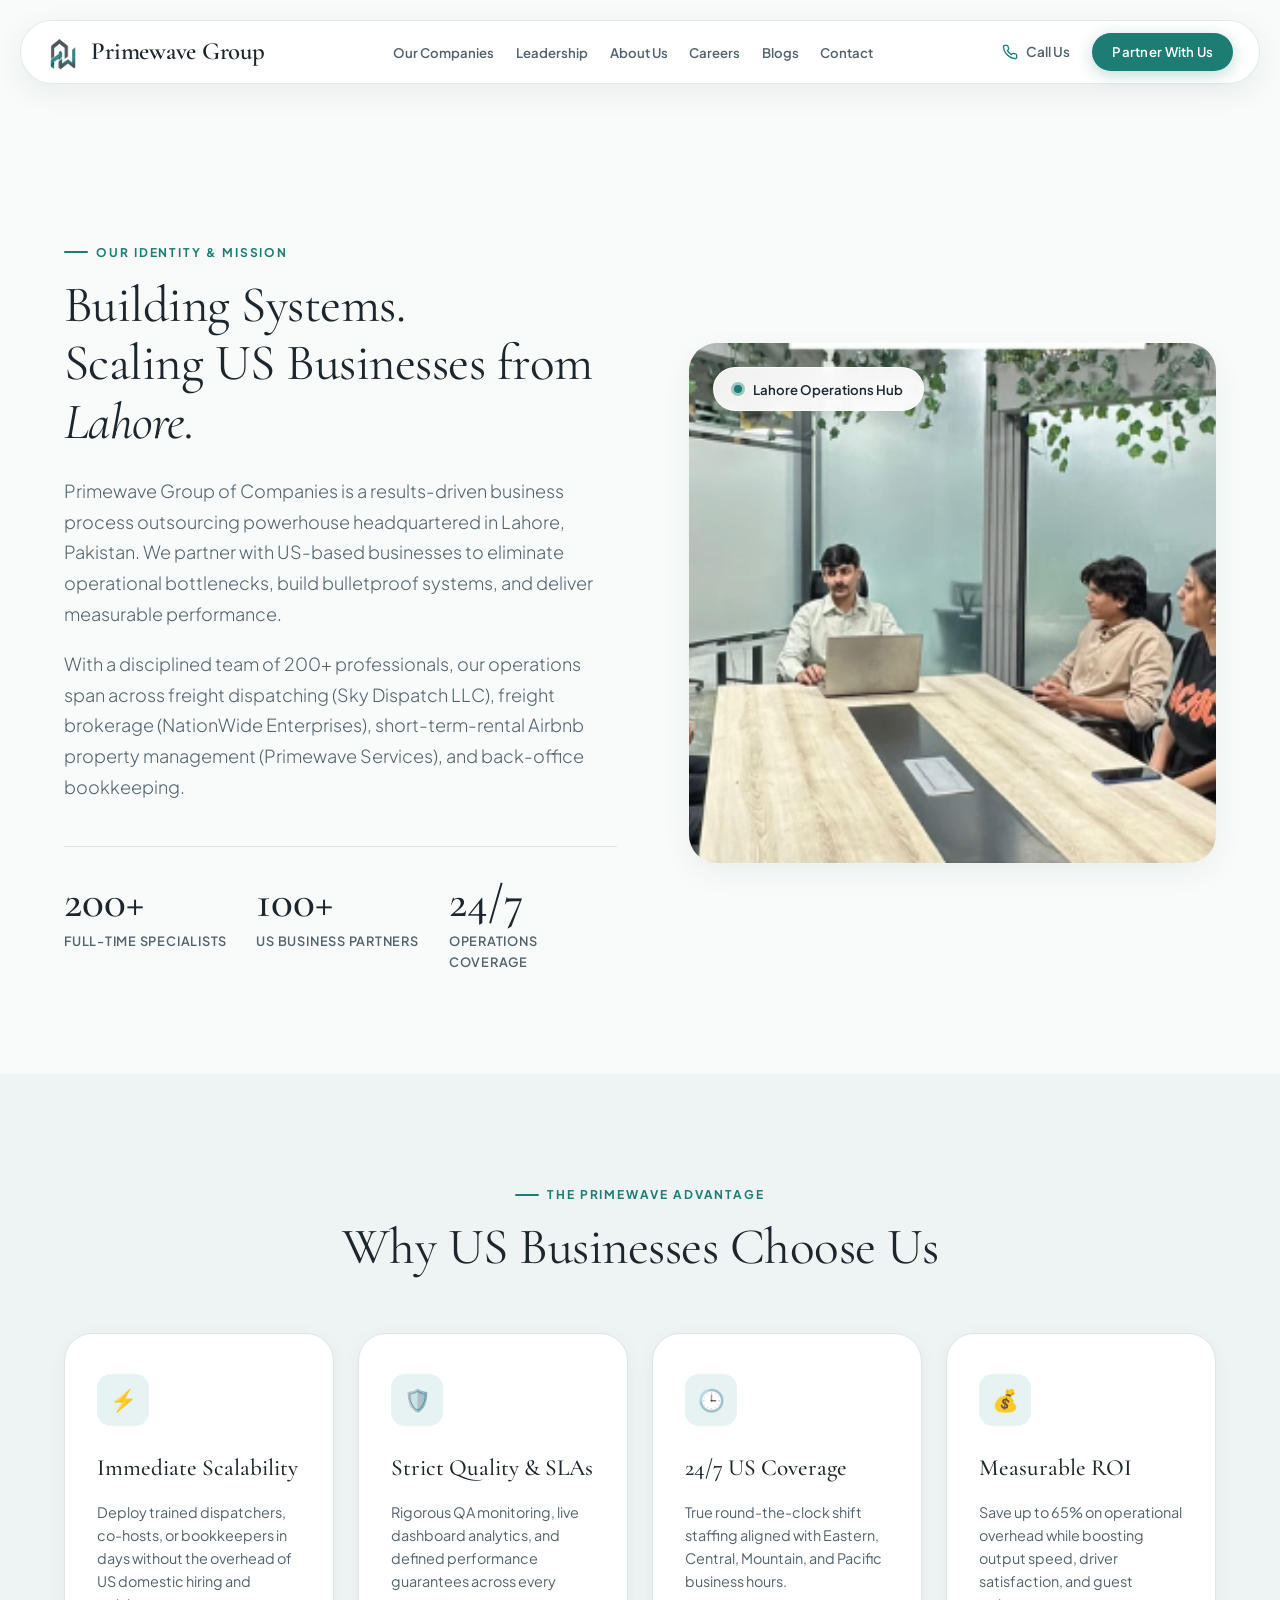
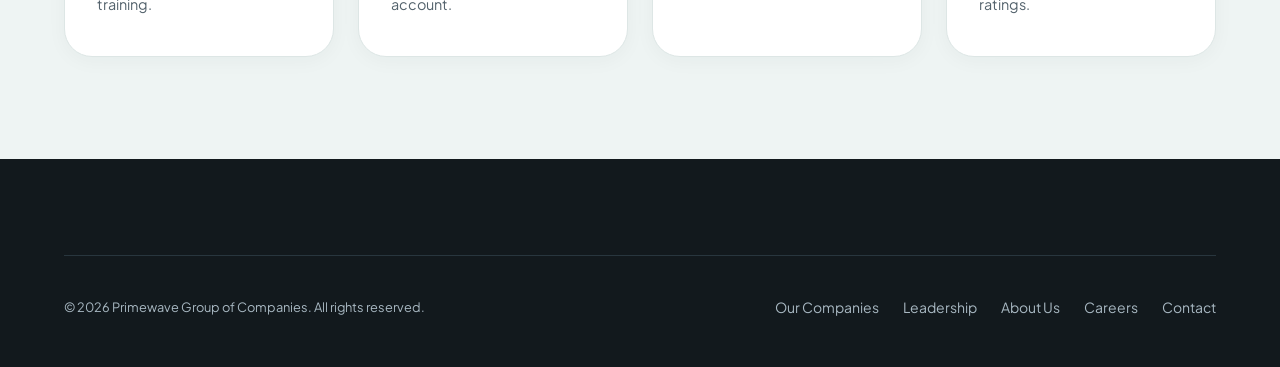
==== about.html @ 6dbdb5ee "Initial release: Primewave Group website with cinematic hero, orbit showcase, standalone pages, and " ====
<!DOCTYPE html>
<html lang="en">
<head>
  <meta charset="UTF-8">
  <meta name="viewport" content="width=device-width, initial-scale=1.0">
  <title>About Us — Primewave Group of Companies</title>
  <meta name="description" content="Learn about Primewave Group of Companies: a results-driven business process outsourcing group based in Lahore, Pakistan partnering with US businesses.">
  <link rel="icon" type="image/png" href="assets/logo.png">
  <link rel="apple-touch-icon" href="assets/logo.png">
  <link rel="preconnect" href="https://fonts.googleapis.com">
  <link rel="preconnect" href="https://fonts.gstatic.com" crossorigin>
  <link href="https://fonts.googleapis.com/css2?family=Cormorant+Garamond:ital,wght@0,400;0,600;0,700;1,400&family=Plus+Jakarta+Sans:wght@300;400;500;600;700;800&display=swap" rel="stylesheet">
  <link rel="stylesheet" href="css/style.css">
</head>
<body>

  <!-- Floating Navigation -->
  <header class="site-header">
    <div class="nav-container">
      <a href="index.html" class="brand-logo" aria-label="Primewave Group Home">
        <img src="assets/logo.png" alt="Primewave Group Logo" class="brand-logo-img">
        <span>Primewave Group</span>
      </a>

      <nav aria-label="Main Navigation">
        <ul class="nav-menu">
          <li><a href="companies.html" class="nav-link">Our Companies</a></li>
          <li><a href="leadership.html" class="nav-link">Leadership</a></li>
          <li><a href="about.html" class="nav-link active">About Us</a></li>
          <li><a href="careers.html" class="nav-link">Careers</a></li>
          <li><a href="blogs.html" class="nav-link">Blogs</a></li>
          <li><a href="contact.html" class="nav-link">Contact</a></li>
        </ul>
      </nav>

      <div class="nav-actions">
        <a href="tel:+18004829283" class="nav-phone" aria-label="Call Primewave Group">
          <svg width="16" height="16" viewBox="0 0 24 24" fill="none" stroke="currentColor" stroke-width="2"><path d="M22 16.92v3a2 2 0 0 1-2.18 2 19.79 19.79 0 0 1-8.63-3.07 19.5 19.5 0 0 1-6-6 19.79 19.79 0 0 1-3.07-8.67A2 2 0 0 1 4.11 2h3a2 2 0 0 1 2 1.72 12.84 12.84 0 0 0 .7 2.81 2 2 0 0 1-.45 2.11L8.09 9.91a16 16 0 0 0 6 6l1.27-1.27a2 2 0 0 1 2.11-.45 12.84 12.84 0 0 0 2.81.7A2 2 0 0 1 22 16.92z"/></svg>
          <span>Call Us</span>
        </a>
        <a href="contact.html" class="btn btn-primary btn-sm">Partner With Us</a>
        <button type="button" class="nav-toggle" aria-label="Open mobile menu">
          <span></span><span></span><span></span>
        </button>
      </div>
    </div>
  </header>

  <main style="padding-top: calc(var(--header-height) + 3rem);">
    <!-- About Story Section -->
    <section class="section">
      <div class="container">
        <div class="about-grid">
          <div>
            <span class="section-kicker">OUR IDENTITY &amp; MISSION</span>
            <h1 class="heading-lg" style="margin-bottom: 1.5rem;">
              Building Systems.<br>Scaling US Businesses from <em>Lahore.</em>
            </h1>
            <p class="text-lead" style="margin-bottom: 1.25rem;">
              Primewave Group of Companies is a results-driven business process outsourcing powerhouse headquartered in Lahore, Pakistan. We partner with US-based businesses to eliminate operational bottlenecks, build bulletproof systems, and deliver measurable performance.
            </p>
            <p class="text-lead" style="margin-bottom: 1.5rem;">
              With a disciplined team of 200+ professionals, our operations span across freight dispatching (Sky Dispatch LLC), freight brokerage (NationWide Enterprises), short-term-rental Airbnb property management (Primewave Services), and back-office bookkeeping.
            </p>
            <div class="about-stats-row">
              <div class="stat-item">
                <span class="stat-value">200+</span>
                <span class="stat-label">Full-Time Specialists</span>
              </div>
              <div class="stat-item">
                <span class="stat-value">100+</span>
                <span class="stat-label">US Business Partners</span>
              </div>
              <div class="stat-item">
                <span class="stat-value">24/7</span>
                <span class="stat-label">Operations Coverage</span>
              </div>
            </div>
          </div>

          <div class="about-visual-card">
            <img class="about-visual-img" src="assets/hero-team.png" alt="Primewave Group Operations Center in Lahore">
            <div class="about-floating-badge">
              <span class="pulse-dot"></span>
              <span>Lahore Operations Hub</span>
            </div>
          </div>
        </div>
      </div>
    </section>

    <!-- Why Partner With Us (Bento) -->
    <section class="section" style="background-color: var(--color-bg-warm);">
      <div class="container">
        <div style="text-align: center; max-width: 680px; margin-inline: auto; margin-bottom: 3.5rem;">
          <span class="section-kicker">THE PRIMEWAVE ADVANTAGE</span>
          <h2 class="heading-lg">Why US Businesses Choose Us</h2>
        </div>

        <div class="philosophy-grid">
          <div class="philosophy-card">
            <div class="pillar-icon-box">⚡</div>
            <h3 class="pillar-title">Immediate Scalability</h3>
            <p class="pillar-desc">Deploy trained dispatchers, co-hosts, or bookkeepers in days without the overhead of US domestic hiring and training.</p>
          </div>
          <div class="philosophy-card">
            <div class="pillar-icon-box">🛡️</div>
            <h3 class="pillar-title">Strict Quality &amp; SLAs</h3>
            <p class="pillar-desc">Rigorous QA monitoring, live dashboard analytics, and defined performance guarantees across every account.</p>
          </div>
          <div class="philosophy-card">
            <div class="pillar-icon-box">🕒</div>
            <h3 class="pillar-title">24/7 US Coverage</h3>
            <p class="pillar-desc">True round-the-clock shift staffing aligned with Eastern, Central, Mountain, and Pacific business hours.</p>
          </div>
          <div class="philosophy-card">
            <div class="pillar-icon-box">💰</div>
            <h3 class="pillar-title">Measurable ROI</h3>
            <p class="pillar-desc">Save up to 65% on operational overhead while boosting output speed, driver satisfaction, and guest ratings.</p>
          </div>
        </div>
      </div>
    </section>
  </main>

  <footer class="site-footer">
    <div class="container">
      <div class="footer-bottom-bar">
        <div>© 2026 Primewave Group of Companies. All rights reserved.</div>
        <div class="footer-legal-links">
          <a href="companies.html" class="footer-link">Our Companies</a>
          <a href="leadership.html" class="footer-link">Leadership</a>
          <a href="about.html" class="footer-link">About Us</a>
          <a href="careers.html" class="footer-link">Careers</a>
          <a href="contact.html" class="footer-link">Contact</a>
        </div>
      </div>
    </div>
  </footer>

  <script src="js/main.js"></script>
</body>
</html>
---- css/style.css ----
/* ==========================================================================
   PRIMEWAVE GROUP
   Master Design System & Stylesheet
   Refined Teal & Slate Graphite Palette
   ========================================================================== */

@import url('https://fonts.googleapis.com/css2?family=Cormorant+Garamond:ital,wght@0,300;0,400;0,500;0,600;0,700;1,300;1,400;1,600&family=Plus+Jakarta+Sans:wght@300;400;500;600;700;800&display=swap');

:root {
  /* Color Palette — Primewave Teal & Graphite Slate */
  --color-accent: #1D7C74;
  --color-accent-hover: #16645E;
  --color-accent-light: #E7F3F2;
  --color-accent-subtle: #D2EBE9;
  --color-accent-dark: #0F4944;
  --color-accent-glow: rgba(29, 124, 116, 0.28);

  /* Slate & Graphite Neutral Tones */
  --color-slate-dark: #232D33;
  --color-slate-medium: #45525B;
  --color-slate-light: #71808A;

  --color-bg-base: #F8FBFA;
  --color-bg-warm: #EEF4F3;
  --color-bg-card: #FFFFFF;
  --color-bg-card-subtle: #F4F8F7;
  --color-bg-dark: #12191D;
  --color-bg-dark-card: #1A2328;
  --color-bg-dark-elevated: #243037;

  --color-text-main: #1D262C;
  --color-text-muted: #53626C;
  --color-text-light: #82929D;
  --color-text-inverse: #F4F9F8;
  --color-text-inverse-muted: #A8B8C2;

  --color-gold: #2CA397;
  --color-gold-light: #E8F5F4;

  --color-border: #DDE6E5;
  --color-border-subtle: #ECF2F1;
  --color-border-dark: #28363E;

  /* Typography */
  --font-serif: 'Cormorant Garamond', Georgia, serif;
  --font-sans: 'Plus Jakarta Sans', -apple-system, BlinkMacSystemFont, "Segoe UI", Roboto, sans-serif;

  /* Elevations & Shadows */
  --shadow-subtle: 0 4px 20px rgba(29, 44, 48, 0.04);
  --shadow-card: 0 10px 30px rgba(29, 44, 48, 0.06);
  --shadow-hover: 0 20px 42px rgba(29, 124, 116, 0.12);
  --shadow-floating: 0 25px 60px rgba(18, 25, 29, 0.16);
  --shadow-glass: 0 8px 32px rgba(29, 124, 116, 0.12);

  /* Border Radii */
  --radius-sm: 8px;
  --radius-md: 14px;
  --radius-lg: 20px;
  --radius-xl: 28px;
  --radius-full: 9999px;

  /* Transitions */
  --transition-fast: 0.2s cubic-bezier(0.16, 1, 0.3, 1);
  --transition-smooth: 0.4s cubic-bezier(0.16, 1, 0.3, 1);
  --transition-slow: 0.7s cubic-bezier(0.16, 1, 0.3, 1);

  /* Layout */
  --container-max: 1260px;
  --container-wide: 1440px;
  --header-height: 84px;
}

/* Base Reset & Smooth Scroll */
*, *::before, *::after {
  box-sizing: border-box;
  margin: 0;
  padding: 0;
}

html {
  scroll-behavior: smooth;
  font-size: 16px;
  -webkit-text-size-adjust: 100%;
  -webkit-font-smoothing: antialiased;
  -moz-osx-font-smoothing: grayscale;
  background-color: var(--color-bg-base);
  color: var(--color-text-main);
}

body {
  font-family: var(--font-sans);
  background-color: var(--color-bg-base);
  color: var(--color-text-main);
  line-height: 1.6;
  overflow-x: hidden;
  position: relative;
}

img, video {
  max-width: 100%;
  height: auto;
  display: block;
}

a {
  color: inherit;
  text-decoration: none;
  transition: color var(--transition-fast);
}

button {
  border: none;
  background: none;
  font-family: inherit;
  cursor: pointer;
  outline: none;
  transition: all var(--transition-fast);
}

input, textarea, select {
  font-family: inherit;
  font-size: 1rem;
}

/* Custom Scrollbar */
::-webkit-scrollbar {
  width: 8px;
}
::-webkit-scrollbar-track {
  background: var(--color-bg-warm);
}
::-webkit-scrollbar-thumb {
  background: #BFD3D1;
  border-radius: var(--radius-full);
}
::-webkit-scrollbar-thumb:hover {
  background: var(--color-accent);
}

/* Selection Color */
::selection {
  background: var(--color-accent-light);
  color: var(--color-accent-dark);
}

/* Typography Helpers */
.font-serif {
  font-family: var(--font-serif);
}

.heading-xl {
  font-family: var(--font-serif);
  font-size: clamp(2.75rem, 5.5vw, 5rem);
  font-weight: 400;
  line-height: 1.08;
  letter-spacing: -0.02em;
}

.heading-lg {
  font-family: var(--font-serif);
  font-size: clamp(2.2rem, 4vw, 3.5rem);
  font-weight: 400;
  line-height: 1.15;
  letter-spacing: -0.01em;
}

.heading-md {
  font-family: var(--font-serif);
  font-size: clamp(1.6rem, 2.8vw, 2.3rem);
  font-weight: 500;
  line-height: 1.25;
}

.heading-sm {
  font-family: var(--font-serif);
  font-size: 1.35rem;
  font-weight: 500;
  line-height: 1.3;
}

.text-lead {
  font-size: 1.125rem;
  color: var(--color-text-muted);
  font-weight: 300;
  line-height: 1.7;
}

.section-kicker {
  display: inline-flex;
  align-items: center;
  gap: 0.5rem;
  font-family: var(--font-sans);
  font-size: 0.75rem;
  font-weight: 700;
  text-transform: uppercase;
  letter-spacing: 0.16em;
  color: var(--color-accent);
  margin-bottom: 0.85rem;
}

.section-kicker::before {
  content: '';
  display: inline-block;
  width: 24px;
  height: 2px;
  background-color: var(--color-accent);
  border-radius: 2px;
}

/* Container */
.container {
  width: 90%;
  max-width: var(--container-max);
  margin-inline: auto;
}

.container-wide {
  width: 92%;
  max-width: var(--container-wide);
  margin-inline: auto;
}

/* Section Spacing */
.section {
  padding-block: clamp(4.5rem, 8vw, 8rem);
  position: relative;
}

/* Buttons */
.btn {
  display: inline-flex;
  align-items: center;
  justify-content: center;
  gap: 0.65rem;
  padding: 0.85rem 1.75rem;
  border-radius: var(--radius-full);
  font-size: 0.875rem;
  font-weight: 600;
  letter-spacing: 0.02em;
  transition: all var(--transition-smooth);
  position: relative;
  white-space: nowrap;
}

.btn-primary {
  background-color: var(--color-accent);
  color: #FFFFFF;
  box-shadow: 0 4px 16px var(--color-accent-glow);
}

.btn-primary:hover {
  background-color: var(--color-accent-hover);
  transform: translateY(-2px);
  box-shadow: 0 8px 24px rgba(29, 124, 116, 0.35);
}

.btn-secondary {
  background-color: rgba(255, 255, 255, 0.92);
  color: var(--color-text-main);
  border: 1px solid var(--color-border);
  backdrop-filter: blur(10px);
}

.btn-secondary:hover {
  background-color: #FFFFFF;
  border-color: var(--color-accent);
  color: var(--color-accent);
  transform: translateY(-2px);
  box-shadow: var(--shadow-subtle);
}

.btn-dark {
  background-color: var(--color-bg-dark);
  color: var(--color-text-inverse);
}

.btn-dark:hover {
  background-color: var(--color-bg-dark-elevated);
  transform: translateY(-2px);
  box-shadow: 0 8px 20px rgba(0, 0, 0, 0.25);
}

.btn-sm {
  padding: 0.55rem 1.25rem;
  font-size: 0.825rem;
}

/* Glassmorphism Cards */
.glass-card {
  background: rgba(255, 255, 255, 0.85);
  backdrop-filter: blur(16px);
  -webkit-backdrop-filter: blur(16px);
  border: 1px solid rgba(255, 255, 255, 0.75);
  border-radius: var(--radius-xl);
  box-shadow: var(--shadow-card);
}

/* ==========================================================================
   NAVIGATION BAR
   ========================================================================== */
.site-header {
  position: fixed;
  top: 1.25rem;
  left: 0;
  right: 0;
  z-index: 1000;
  padding-inline: 1.25rem;
  transition: all var(--transition-smooth);
}

.nav-container {
  max-width: var(--container-wide);
  margin-inline: auto;
  display: flex;
  align-items: center;
  justify-content: space-between;
  padding: 0.7rem 1.6rem;
  background: rgba(255, 255, 255, 0.9);
  backdrop-filter: blur(16px);
  -webkit-backdrop-filter: blur(16px);
  border: 1px solid rgba(221, 230, 229, 0.85);
  border-radius: var(--radius-full);
  box-shadow: 0 8px 30px rgba(29, 44, 48, 0.07);
  transition: all var(--transition-smooth);
}

.site-header.scrolled .nav-container {
  padding: 0.5rem 1.35rem;
  background: rgba(255, 255, 255, 0.97);
  box-shadow: 0 10px 35px rgba(29, 44, 48, 0.1);
  border-color: var(--color-border);
}

/* Brand Logo */
.brand-logo {
  display: flex;
  align-items: center;
  gap: 0.75rem;
  font-family: var(--font-serif);
  font-size: 1.55rem;
  font-weight: 600;
  letter-spacing: -0.01em;
  color: var(--color-text-main);
}

.brand-logo-img {
  height: 38px;
  width: auto;
  object-fit: contain;
  transition: transform var(--transition-fast);
}

.brand-logo:hover .brand-logo-img {
  transform: scale(1.04);
}

/* Nav Menu */
.nav-menu {
  display: flex;
  align-items: center;
  gap: 1.35rem;
  list-style: none;
}

.nav-link {
  font-size: 0.825rem;
  font-weight: 600;
  color: var(--color-text-muted);
  position: relative;
  padding-block: 0.25rem;
  transition: color var(--transition-fast);
  white-space: nowrap;
}

.nav-link::after {
  content: '';
  position: absolute;
  bottom: -2px;
  left: 0;
  width: 0;
  height: 2px;
  background-color: var(--color-accent);
  border-radius: 2px;
  transition: width var(--transition-smooth);
}

.nav-link:hover,
.nav-link.active {
  color: var(--color-text-main);
}

.nav-link:hover::after,
.nav-link.active::after {
  width: 100%;
}

/* Nav Actions (Language switcher removed) */
.nav-actions {
  display: flex;
  align-items: center;
  gap: 1.4rem;
}

.nav-phone {
  display: flex;
  align-items: center;
  gap: 0.5rem;
  font-size: 0.85rem;
  font-weight: 600;
  color: var(--color-text-muted);
}

.nav-phone svg {
  color: var(--color-accent);
}

.nav-phone:hover {
  color: var(--color-accent);
}

.nav-toggle {
  display: none;
  flex-direction: column;
  gap: 5px;
  width: 24px;
  height: 24px;
  justify-content: center;
  cursor: pointer;
}

.nav-toggle span {
  display: block;
  width: 100%;
  height: 2px;
  background-color: var(--color-text-main);
  border-radius: 2px;
  transition: transform var(--transition-fast), opacity var(--transition-fast);
}

/* Mobile Nav Drawer */
.mobile-drawer {
  position: fixed;
  inset: 0;
  background: rgba(18, 25, 29, 0.45);
  backdrop-filter: blur(8px);
  z-index: 999;
  opacity: 0;
  pointer-events: none;
  transition: opacity var(--transition-smooth);
}

.mobile-drawer.open {
  opacity: 1;
  pointer-events: auto;
}

.mobile-drawer-content {
  position: absolute;
  top: 0;
  right: 0;
  bottom: 0;
  width: 82%;
  max-width: 360px;
  background: var(--color-bg-base);
  padding: 5rem 2rem 2.5rem;
  display: flex;
  flex-direction: column;
  justify-content: space-between;
  transform: translateX(100%);
  transition: transform var(--transition-smooth);
  box-shadow: -10px 0 30px rgba(0,0,0,0.12);
}

.mobile-drawer.open .mobile-drawer-content {
  transform: translateX(0);
}

.mobile-nav-links {
  list-style: none;
  display: flex;
  flex-direction: column;
  gap: 1.5rem;
}

.mobile-nav-link {
  font-family: var(--font-serif);
  font-size: 1.75rem;
  color: var(--color-text-main);
}

/* ==========================================================================
   HERO SECTION & SCROLLYTELLING SHOWCASE
   ========================================================================== */
.hero-scrolly-container {
  position: relative;
  background-color: var(--color-bg-base);
}

.hero-viewport {
  position: sticky;
  top: 0;
  height: 100vh;
  width: 100%;
  overflow: hidden;
  display: flex;
  align-items: center;
  justify-content: center;
}

/* Hero Background Slide Deck */
.hero-slides-wrapper {
  position: absolute;
  inset: 0;
  z-index: 1;
}

.hero-slide {
  position: absolute;
  inset: 0;
  opacity: 0;
  visibility: hidden;
  transition: opacity 1.1s cubic-bezier(0.4, 0, 0.2, 1), transform 1.2s cubic-bezier(0.4, 0, 0.2, 1);
  transform: scale(1.05);
}

.hero-slide.active {
  opacity: 1;
  visibility: visible;
  transform: scale(1);
}

.hero-slide-img {
  width: 100%;
  height: 100%;
  object-fit: cover;
  object-position: center;
}

.hero-slide video.hero-slide-img {
  filter: contrast(1.08) brightness(1.02) saturate(1.1);
  image-rendering: -webkit-optimize-contrast;
}

/* Gradient overlay tailored with cinematic dark tint for maximum video contrast */
.hero-overlay {
  position: absolute;
  inset: 0;
  background: linear-gradient(
    180deg,
    rgba(15, 23, 27, 0.45) 0%,
    rgba(15, 23, 27, 0.15) 35%,
    rgba(15, 23, 27, 0.45) 75%,
    rgba(15, 23, 27, 0.85) 100%
  );
  z-index: 2;
  pointer-events: none;
}

.hero-overlay-radial {
  position: absolute;
  inset: 0;
  background: radial-gradient(circle at 50% 50%, transparent 45%, rgba(15, 23, 27, 0.5) 100%);
  z-index: 2;
  pointer-events: none;
}

/* Content Container Inside Hero */
.hero-content-wrapper {
  position: relative;
  z-index: 10;
  width: 90%;
  max-width: var(--container-wide);
  height: 100%;
  display: flex;
  flex-direction: column;
  justify-content: space-between;
  padding-top: calc(var(--header-height) + 1.5rem);
  padding-bottom: 2.25rem;
}

/* Hero Main Text Block */
.hero-main-banner {
  max-width: 600px;
  background: rgba(255, 255, 255, 0.9);
  backdrop-filter: blur(20px);
  -webkit-backdrop-filter: blur(20px);
  padding: 2.75rem 3rem;
  border-radius: var(--radius-xl);
  border: 1px solid rgba(255, 255, 255, 0.95);
  box-shadow: 0 20px 48px rgba(18, 25, 29, 0.14);
  transform: translateY(0);
  transition: opacity var(--transition-smooth), transform var(--transition-smooth);
}

.hero-main-title {
  margin-bottom: 1.15rem;
  color: var(--color-text-main);
}

.hero-main-title em {
  color: var(--color-accent);
  font-style: italic;
}

.hero-main-lead {
  font-size: 1.05rem;
  color: var(--color-text-muted);
  line-height: 1.7;
  margin-bottom: 1.85rem;
  font-weight: 300;
}

.hero-actions-row {
  display: flex;
  align-items: center;
  flex-wrap: wrap;
  gap: 1.15rem;
}

.rating-badge {
  display: inline-flex;
  align-items: center;
  gap: 0.45rem;
  padding: 0.55rem 1.05rem;
  background: rgba(231, 243, 242, 0.85);
  border: 1px solid rgba(29, 124, 116, 0.25);
  border-radius: var(--radius-full);
  font-size: 0.825rem;
  font-weight: 600;
  color: var(--color-slate-dark);
}

.rating-badge .stars {
  color: var(--color-accent);
}

/* Floating Scrolly Story Cards (As seen in 00:01 - 00:06) */
.hero-floating-story-deck {
  position: absolute;
  inset: 0;
  pointer-events: none;
  z-index: 12;
}

.floating-story-card {
  position: absolute;
  max-width: 390px;
  background: rgba(255, 255, 255, 0.92);
  backdrop-filter: blur(20px);
  -webkit-backdrop-filter: blur(20px);
  padding: 1.85rem 2.15rem;
  border-radius: var(--radius-lg);
  border: 1px solid rgba(255, 255, 255, 0.95);
  box-shadow: 0 16px 38px rgba(18, 25, 29, 0.16);
  opacity: 0;
  visibility: hidden;
  transform: translateY(24px) scale(0.96);
  transition: opacity 0.6s cubic-bezier(0.16, 1, 0.3, 1), transform 0.6s cubic-bezier(0.16, 1, 0.3, 1);
  pointer-events: auto;
}

.floating-story-card.active {
  opacity: 1;
  visibility: visible;
  transform: translateY(0) scale(1);
}

.card-pos-right-top {
  right: 5%;
  top: 25%;
}

.card-pos-right-bottom {
  right: 6%;
  bottom: 18%;
}

.card-pos-left-center {
  left: 5%;
  top: 42%;
}

.card-pos-left-bottom {
  left: 6%;
  bottom: 18%;
}

.story-card-tag {
  display: inline-block;
  font-size: 0.725rem;
  font-weight: 700;
  text-transform: uppercase;
  letter-spacing: 0.14em;
  color: var(--color-accent);
  margin-bottom: 0.4rem;
}

.story-card-title {
  font-family: var(--font-serif);
  font-size: 1.65rem;
  font-weight: 500;
  line-height: 1.2;
  color: var(--color-text-main);
  margin-bottom: 0.5rem;
}

.story-card-desc {
  font-size: 0.885rem;
  color: var(--color-text-muted);
  line-height: 1.6;
  font-weight: 400;
}

/* Bottom Pillars Ribbon (01 PRIMEWAVE, 02 ECOSYSTEM, etc.) */
.hero-bottom-ticker {
  background: rgba(18, 25, 29, 0.84);
  backdrop-filter: blur(18px);
  -webkit-backdrop-filter: blur(18px);
  border: 1px solid rgba(255, 255, 255, 0.12);
  border-radius: var(--radius-lg);
  padding: 0.85rem 1.75rem;
  display: grid;
  grid-template-columns: repeat(6, 1fr);
  gap: 1rem;
  color: #FFFFFF;
}

.ticker-item {
  display: flex;
  align-items: center;
  gap: 0.65rem;
  transition: transform var(--transition-fast), color var(--transition-fast);
}

.ticker-item:hover {
  transform: translateY(-2px);
}

.ticker-item:hover .ticker-label {
  color: var(--color-accent-light);
}

.ticker-num {
  font-family: var(--font-sans);
  font-size: 0.7rem;
  font-weight: 700;
  color: var(--color-accent);
  letter-spacing: 0.05em;
  padding: 0.18rem 0.45rem;
  border-radius: var(--radius-sm);
  background: rgba(29, 124, 116, 0.25);
  flex-shrink: 0;
}

.ticker-label {
  font-family: var(--font-sans);
  font-size: 0.72rem;
  font-weight: 600;
  letter-spacing: 0.12em;
  text-transform: uppercase;
  color: rgba(255, 255, 255, 0.92);
  white-space: nowrap;
}

/* Floating Scrolly Brand Header & Tags inside Story Cards */
.story-brand-header {
  display: flex;
  align-items: center;
  gap: 0.85rem;
  margin-bottom: 0.75rem;
}

.story-card-brand-logo {
  height: 36px;
  width: auto;
  max-width: 60px;
  object-fit: contain;
  filter: drop-shadow(0 2px 5px rgba(0,0,0,0.08));
}

.story-card-features {
  display: flex;
  flex-wrap: wrap;
  gap: 0.45rem;
  margin-top: 1rem;
}

.story-chip {
  display: inline-block;
  padding: 0.25rem 0.65rem;
  font-size: 0.72rem;
  font-weight: 600;
  color: var(--color-slate-light);
  background: rgba(29, 124, 116, 0.08);
  border: 1px solid rgba(29, 124, 116, 0.16);
  border-radius: var(--radius-full);
}

/* Hero Manual Scrubber / Step Indicators */
.hero-scrubber-controls {
  position: absolute;
  right: 2rem;
  top: 50%;
  transform: translateY(-50%);
  z-index: 15;
  display: flex;
  flex-direction: column;
  gap: 0.75rem;
  background: rgba(255, 255, 255, 0.75);
  backdrop-filter: blur(14px);
  -webkit-backdrop-filter: blur(14px);
  padding: 0.85rem 0.6rem;
  border-radius: var(--radius-full);
  border: 1px solid rgba(255, 255, 255, 0.85);
  box-shadow: 0 6px 20px rgba(0,0,0,0.08);
}

/* ==========================================================================
   ORBITAL ECOSYSTEM ANIMATION (Second Hero Scene / Step 1)
   No overlapping: Spacious 480px equilateral 3-point orbit with 160px hub
   ========================================================================== */
.hero-orbit-showcase {
  position: absolute;
  right: 5%;
  top: 50%;
  transform: translateY(-50%);
  width: 580px;
  height: 580px;
  display: flex;
  align-items: center;
  justify-content: center;
  z-index: 12;
  opacity: 0;
  visibility: hidden;
  pointer-events: none;
  transition: opacity 0.8s cubic-bezier(0.16, 1, 0.3, 1), transform 0.8s cubic-bezier(0.16, 1, 0.3, 1);
}

.hero-orbit-showcase.active {
  opacity: 1;
  visibility: visible;
  pointer-events: auto;
}

.orbit-glow-ambient {
  position: absolute;
  width: 520px;
  height: 520px;
  border-radius: 50%;
  background: radial-gradient(circle, rgba(29, 124, 116, 0.22) 0%, rgba(29, 124, 116, 0.05) 50%, transparent 70%);
  filter: blur(25px);
  pointer-events: none;
}

.orbit-system-wrap {
  position: relative;
  width: 520px;
  height: 520px;
  display: flex;
  align-items: center;
  justify-content: center;
}

.orbit-ring {
  position: absolute;
  border-radius: 50%;
  pointer-events: none;
}

.orbit-ring-outer {
  width: 480px;
  height: 480px;
  border: 1.5px dashed rgba(29, 124, 116, 0.38);
  box-shadow: 0 0 45px rgba(29, 124, 116, 0.1);
  animation: pulseOrbit 4s ease-in-out infinite alternate;
}

.orbit-ring-inner {
  width: 280px;
  height: 280px;
  border: 1px dashed rgba(69, 82, 91, 0.22);
}

/* Center Core: Primewave Group of Companies */
.orbit-core-hub {
  position: relative;
  z-index: 8;
  width: 160px;
  height: 160px;
  border-radius: 50%;
  background: rgba(255, 255, 255, 0.96);
  backdrop-filter: blur(20px);
  -webkit-backdrop-filter: blur(20px);
  border: 2px solid var(--color-accent);
  box-shadow: 0 14px 45px rgba(29, 124, 116, 0.25), inset 0 0 20px rgba(231, 243, 242, 0.8);
  display: flex;
  flex-direction: column;
  align-items: center;
  justify-content: center;
  text-align: center;
  padding: 0.9rem;
  transition: transform var(--transition-smooth);
}

.orbit-core-hub:hover {
  transform: scale(1.05);
}

.core-pulse-ring {
  position: absolute;
  inset: -8px;
  border-radius: 50%;
  border: 1.5px solid var(--color-accent);
  opacity: 0.5;
  animation: corePulse 3s cubic-bezier(0.25, 1, 0.5, 1) infinite;
}

@keyframes corePulse {
  0% { transform: scale(1); opacity: 0.8; }
  100% { transform: scale(1.28); opacity: 0; }
}

.core-logo-img {
  height: 40px;
  width: auto;
  object-fit: contain;
  margin-bottom: 0.2rem;
}

.core-hub-title {
  font-family: var(--font-sans);
  font-size: 0.82rem;
  font-weight: 800;
  letter-spacing: 0.08em;
  color: var(--color-text-main);
  line-height: 1.1;
}

.core-hub-badge {
  display: inline-block;
  margin-top: 0.3rem;
  padding: 0.18rem 0.5rem;
  background: var(--color-accent);
  color: #FFFFFF;
  font-size: 0.52rem;
  font-weight: 700;
  letter-spacing: 0.08em;
  border-radius: var(--radius-full);
  text-transform: uppercase;
}

/* Revolving Satellites Track (Spans the 480px outer orbit ring) */
.orbit-revolving-track {
  position: absolute;
  width: 480px;
  height: 480px;
  border-radius: 50%;
  animation: orbitRotate 30s linear infinite;
  transform-origin: center center;
}

.orbit-revolving-track:hover,
.orbit-revolving-track:hover .sat-inner-card {
  animation-play-state: paused;
}

.orbit-satellite {
  position: absolute;
}

/* 3 equilateral nodes at 0deg (top), 120deg (bottom-right), 240deg (bottom-left) */
.sat-pos-1 {
  top: 0%;
  left: 50%;
}

.sat-pos-2 {
  top: 75%;
  left: 93.3%;
}

.sat-pos-3 {
  top: 75%;
  left: 6.7%;
}

/* Satellite Inner Pill Card (Counter-rotates so company name & logo are always perfectly upright) */
.sat-inner-card {
  animation: counterRotate 30s linear infinite;
  background: rgba(255, 255, 255, 0.96);
  backdrop-filter: blur(18px);
  -webkit-backdrop-filter: blur(18px);
  border: 1.5px solid rgba(29, 124, 116, 0.18);
  border-radius: 9999px;
  padding: 0.45rem 0.95rem 0.45rem 0.5rem;
  box-shadow: 0 10px 30px rgba(18, 25, 29, 0.14);
  display: flex;
  align-items: center;
  gap: 0.65rem;
  white-space: nowrap;
  text-decoration: none;
  cursor: pointer;
  transform: translate(-50%, -50%);
  transition: transform 0.25s ease, box-shadow 0.25s ease, border-color 0.25s ease;
}

.sat-inner-card:hover {
  border-color: var(--color-accent);
  box-shadow: 0 16px 40px rgba(29, 124, 116, 0.28);
}

.sat-logo-thumb {
  width: 40px;
  height: 40px;
  border-radius: 50%;
  background: #F4F7F6;
  display: flex;
  align-items: center;
  justify-content: center;
  padding: 4px;
  border: 1px solid rgba(29, 124, 116, 0.15);
  flex-shrink: 0;
}

.sat-logo-img {
  width: 100%;
  height: 100%;
  object-fit: contain;
}

.sat-text-wrap {
  display: flex;
  flex-direction: column;
  line-height: 1.15;
}

.sat-company-name {
  font-family: var(--font-sans);
  font-size: 0.8rem;
  font-weight: 700;
  color: var(--color-text-main);
  letter-spacing: 0.01em;
}

.sat-company-tag {
  font-size: 0.65rem;
  color: var(--color-accent);
  font-weight: 600;
  letter-spacing: 0.01em;
}

.sat-link-arrow {
  font-size: 0.85rem;
  font-weight: 700;
  color: var(--color-slate-light);
  margin-left: 0.2rem;
  opacity: 0.65;
  transition: opacity 0.2s ease, transform 0.2s ease;
}

.sat-inner-card:hover .sat-link-arrow {
  opacity: 1;
  color: var(--color-accent);
  transform: translate(2px, -2px);
}

@keyframes orbitRotate {
  from { transform: rotate(0deg); }
  to { transform: rotate(360deg); }
}

@keyframes counterRotate {
  from { transform: translate(-50%, -50%) rotate(0deg); }
  to { transform: translate(-50%, -50%) rotate(-360deg); }
}

@keyframes pulseOrbit {
  from { transform: scale(0.985); opacity: 0.75; }
  to { transform: scale(1.015); opacity: 1; }
}

/* ==========================================================================
   ATTENTION-GAINING PILL BADGES (Replaces all harsh solid highlights)
   Sophisticated translucent pill with subtle borders, glowing dots, and crisp typography
   ========================================================================== */
.tag-badge {
  display: inline-flex;
  align-items: center;
  gap: 0.5rem;
  padding: 0.35rem 0.85rem;
  border-radius: var(--radius-full);
  font-family: var(--font-sans);
  font-size: 0.72rem;
  font-weight: 700;
  letter-spacing: 0.08em;
  text-transform: uppercase;
  line-height: 1.1;
  width: max-content;
  box-shadow: 0 2px 8px rgba(0, 0, 0, 0.04);
  transition: all var(--transition-fast);
}

.tag-badge .badge-dot {
  width: 7px;
  height: 7px;
  border-radius: 50%;
  background: currentColor;
  box-shadow: 0 0 8px currentColor;
  flex-shrink: 0;
}

.tag-badge .tag-mini-logo {
  height: 18px;
  width: auto;
  max-width: 26px;
  object-fit: contain;
  flex-shrink: 0;
}

.tag-sky {
  color: #C92A2A;
  background: rgba(224, 49, 49, 0.08);
  border: 1px solid rgba(224, 49, 49, 0.25);
}

.tag-nationwide {
  color: #5F3DC4;
  background: rgba(112, 72, 232, 0.08);
  border: 1px solid rgba(112, 72, 232, 0.25);
}

.tag-services {
  color: #2B8A3E;
  background: rgba(47, 158, 68, 0.08);
  border: 1px solid rgba(47, 158, 68, 0.25);
}

.tag-primewave {
  color: var(--color-accent);
  background: rgba(29, 124, 116, 0.09);
  border: 1px solid rgba(29, 124, 116, 0.25);
}

/* Companies Grid Section */
.companies-diagram-card {
  background: #FFFFFF;
  border-radius: var(--radius-xl);
  border: 1px solid var(--color-border);
  box-shadow: var(--shadow-card);
  padding: 3rem;
  margin-top: 3rem;
  text-align: center;
}

.companies-cards-grid {
  display: grid;
  grid-template-columns: repeat(3, 1fr);
  gap: 2rem;
  margin-top: 2.5rem;
}

.company-profile-card {
  background: var(--color-bg-base);
  border-radius: var(--radius-xl);
  border: 1px solid var(--color-border);
  padding: 2.5rem 2rem;
  text-align: left;
  display: flex;
  flex-direction: column;
  transition: all var(--transition-smooth);
}

.company-profile-card:hover {
  transform: translateY(-8px);
  box-shadow: var(--shadow-hover);
  border-color: var(--color-accent);
}

/* Careers Grid */
.careers-grid {
  display: grid;
  grid-template-columns: repeat(3, 1fr);
  gap: 2rem;
  margin-top: 3rem;
}

.career-card {
  background: #FFFFFF;
  border-radius: var(--radius-xl);
  border: 1px solid var(--color-border);
  padding: 2.25rem;
  display: flex;
  flex-direction: column;
  justify-content: space-between;
  box-shadow: var(--shadow-subtle);
  transition: all var(--transition-smooth);
}

.career-card:hover {
  transform: translateY(-6px);
  box-shadow: var(--shadow-hover);
  border-color: var(--color-accent);
}

/* Blogs Grid */
.blogs-grid {
  display: grid;
  grid-template-columns: repeat(3, 1fr);
  gap: 2rem;
  margin-top: 3rem;
}

.blog-card {
  background: #FFFFFF;
  border-radius: var(--radius-xl);
  border: 1px solid var(--color-border);
  overflow: hidden;
  box-shadow: var(--shadow-subtle);
  display: flex;
  flex-direction: column;
  transition: all var(--transition-smooth);
}

.blog-card:hover {
  transform: translateY(-6px);
  box-shadow: var(--shadow-hover);
}

.blog-img-wrap {
  height: 220px;
  overflow: hidden;
}

.blog-img {
  width: 100%;
  height: 100%;
  object-fit: cover;
  transition: transform var(--transition-slow);
}

.blog-card:hover .blog-img {
  transform: scale(1.05);
}

.blog-body {
  padding: 2rem;
  display: flex;
  flex-direction: column;
  flex-grow: 1;
}

@media (max-width: 1200px) {
  .hero-orbit-showcase {
    right: 2%;
    transform: translateY(-50%) scale(0.85);
    transform-origin: right center;
  }
}

@media (max-width: 992px) {
  .hero-bottom-ticker {
    grid-template-columns: repeat(3, 1fr);
    gap: 0.75rem;
  }

  .hero-orbit-showcase {
    display: none; /* Hide complex 3D orbit on small mobile screens to keep view clean */
  }

  .companies-cards-grid, .careers-grid, .blogs-grid {
    grid-template-columns: 1fr;
  }
}

.scrub-dot {
  width: 9px;
  height: 9px;
  border-radius: 50%;
  background: rgba(35, 45, 51, 0.25);
  cursor: pointer;
  transition: all var(--transition-fast);
}

.scrub-dot.active {
  background: var(--color-accent);
  height: 24px;
  border-radius: var(--radius-full);
}

.hero-scroll-track {
  height: 380vh;
  position: relative;
}

/* ==========================================================================
   SECTION 2: ABOUT / UN COCON PENSÉ POUR VOUS
   ========================================================================== */
.about-grid {
  display: grid;
  grid-template-columns: 1.05fr 1fr;
  gap: 4.5rem;
  align-items: center;
}

.about-text-col {
  padding-right: 1.5rem;
}

.about-stats-row {
  display: grid;
  grid-template-columns: repeat(3, 1fr);
  gap: 1.5rem;
  margin-top: 2.75rem;
  padding-top: 2rem;
  border-top: 1px solid var(--color-border);
}

.stat-item {
  display: flex;
  flex-direction: column;
}

.stat-value {
  font-family: var(--font-serif);
  font-size: 2.85rem;
  font-weight: 500;
  line-height: 1;
  color: var(--color-text-main);
  margin-bottom: 0.4rem;
}

.stat-label {
  font-size: 0.8rem;
  color: var(--color-text-muted);
  font-weight: 600;
  text-transform: uppercase;
  letter-spacing: 0.06em;
}

.about-visual-card {
  position: relative;
  border-radius: var(--radius-xl);
  overflow: hidden;
  box-shadow: var(--shadow-card);
}

.about-visual-img {
  width: 100%;
  height: 520px;
  object-fit: cover;
  transition: transform var(--transition-slow);
}

.about-visual-card:hover .about-visual-img {
  transform: scale(1.03);
}

.about-floating-badge {
  position: absolute;
  top: 1.5rem;
  left: 1.5rem;
  background: rgba(255, 255, 255, 0.92);
  backdrop-filter: blur(12px);
  padding: 0.65rem 1.25rem;
  border-radius: var(--radius-full);
  display: flex;
  align-items: center;
  gap: 0.65rem;
  box-shadow: 0 6px 20px rgba(0,0,0,0.08);
  font-size: 0.825rem;
  font-weight: 600;
  color: var(--color-text-main);
  border: 1px solid rgba(255, 255, 255, 0.9);
}

.pulse-dot {
  width: 8px;
  height: 8px;
  border-radius: 50%;
  background: var(--color-accent);
  position: relative;
}

.pulse-dot::after {
  content: '';
  position: absolute;
  inset: -3px;
  border-radius: 50%;
  background: rgba(29, 124, 116, 0.4);
  animation: pulse 2s infinite;
}

@keyframes pulse {
  0% { transform: scale(1); opacity: 1; }
  100% { transform: scale(2.5); opacity: 0; }
}

/* ==========================================================================
   SECTION 3: PHILOSOPHY (4 Pillars Bento)
   ========================================================================== */
.philosophy-header {
  text-align: center;
  max-width: 680px;
  margin-inline: auto;
  margin-bottom: 3.5rem;
}

.philosophy-grid {
  display: grid;
  grid-template-columns: repeat(4, 1fr);
  gap: 1.5rem;
}

.philosophy-card {
  background: var(--color-bg-card);
  padding: 2.5rem 2rem;
  border-radius: var(--radius-xl);
  border: 1px solid var(--color-border);
  box-shadow: var(--shadow-subtle);
  display: flex;
  flex-direction: column;
  transition: all var(--transition-smooth);
  position: relative;
  overflow: hidden;
}

.philosophy-card::before {
  content: '';
  position: absolute;
  top: 0;
  left: 0;
  right: 0;
  height: 3px;
  background: linear-gradient(90deg, var(--color-accent), #45525B);
  opacity: 0;
  transition: opacity var(--transition-fast);
}

.philosophy-card:hover {
  transform: translateY(-6px);
  box-shadow: var(--shadow-hover);
  border-color: rgba(29, 124, 116, 0.4);
}

.philosophy-card:hover::before {
  opacity: 1;
}

.pillar-icon-box {
  width: 52px;
  height: 52px;
  border-radius: var(--radius-md);
  background: var(--color-accent-light);
  color: var(--color-accent);
  display: flex;
  align-items: center;
  justify-content: center;
  font-size: 1.35rem;
  margin-bottom: 1.5rem;
  transition: all var(--transition-fast);
}

.philosophy-card:hover .pillar-icon-box {
  background: var(--color-accent);
  color: #FFFFFF;
}

.pillar-title {
  font-family: var(--font-serif);
  font-size: 1.45rem;
  font-weight: 500;
  color: var(--color-text-main);
  margin-bottom: 0.85rem;
}

.pillar-desc {
  font-size: 0.9rem;
  color: var(--color-text-muted);
  line-height: 1.6;
}

/* ==========================================================================
   SECTION 4: SERVICES GRID
   ========================================================================== */
.section-top-flex {
  display: flex;
  justify-content: space-between;
  align-items: flex-end;
  flex-wrap: wrap;
  gap: 1.5rem;
  margin-bottom: 3rem;
}

/* Filter Tabs */
.filter-tabs {
  display: flex;
  flex-wrap: wrap;
  gap: 0.5rem;
  background: rgba(238, 244, 243, 0.85);
  padding: 0.35rem;
  border-radius: var(--radius-full);
  border: 1px solid var(--color-border);
}

.filter-btn {
  padding: 0.55rem 1.25rem;
  border-radius: var(--radius-full);
  font-size: 0.825rem;
  font-weight: 500;
  color: var(--color-text-muted);
  cursor: pointer;
  transition: all var(--transition-fast);
}

.filter-btn:hover {
  color: var(--color-text-main);
}

.filter-btn.active {
  background: #FFFFFF;
  color: var(--color-accent-dark);
  font-weight: 600;
  box-shadow: 0 2px 10px rgba(29, 124, 116, 0.1);
}

/* Treatments / Services Grid */
.treatments-grid {
  display: grid;
  grid-template-columns: repeat(3, 1fr);
  gap: 2rem;
}

.treatment-card {
  background: var(--color-bg-card);
  border-radius: var(--radius-xl);
  border: 1px solid var(--color-border);
  overflow: hidden;
  box-shadow: var(--shadow-subtle);
  transition: all var(--transition-smooth);
  display: flex;
  flex-direction: column;
}

.treatment-card:hover {
  transform: translateY(-6px);
  box-shadow: var(--shadow-hover);
  border-color: rgba(29, 124, 116, 0.4);
}

.treatment-img-wrap {
  position: relative;
  height: 240px;
  overflow: hidden;
}

.treatment-img {
  width: 100%;
  height: 100%;
  object-fit: cover;
  transition: transform var(--transition-slow);
}

.treatment-card:hover .treatment-img {
  transform: scale(1.05);
}

.treatment-category-badge {
  position: absolute;
  top: 1rem;
  left: 1rem;
  background: rgba(255, 255, 255, 0.92);
  backdrop-filter: blur(10px);
  padding: 0.35rem 0.85rem;
  border-radius: var(--radius-full);
  font-size: 0.725rem;
  font-weight: 700;
  text-transform: uppercase;
  letter-spacing: 0.08em;
  color: var(--color-accent);
}

.treatment-body {
  padding: 1.75rem;
  display: flex;
  flex-direction: column;
  flex-grow: 1;
}

.treatment-meta-row {
  display: flex;
  justify-content: space-between;
  align-items: center;
  margin-bottom: 0.75rem;
}

.treatment-title {
  font-family: var(--font-serif);
  font-size: 1.45rem;
  font-weight: 500;
  color: var(--color-text-main);
  line-height: 1.25;
}

.treatment-price {
  font-family: var(--font-sans);
  font-size: 1.15rem;
  font-weight: 700;
  color: var(--color-accent);
}

.treatment-duration {
  font-size: 0.8rem;
  color: var(--color-text-light);
  font-weight: 500;
  display: flex;
  align-items: center;
  gap: 0.3rem;
  margin-bottom: 0.85rem;
}

.treatment-desc {
  font-size: 0.875rem;
  color: var(--color-text-muted);
  line-height: 1.6;
  margin-bottom: 1.5rem;
  flex-grow: 1;
}

.treatment-footer {
  display: flex;
  align-items: center;
  justify-content: space-between;
  padding-top: 1.25rem;
  border-top: 1px solid var(--color-border-subtle);
}

.btn-book-treatment {
  color: var(--color-accent);
  font-weight: 600;
  font-size: 0.85rem;
  display: inline-flex;
  align-items: center;
  gap: 0.4rem;
  cursor: pointer;
  transition: gap var(--transition-fast);
}

.btn-book-treatment:hover {
  gap: 0.65rem;
  color: var(--color-accent-hover);
}

/* ==========================================================================
   SECTION 5: RESULTS SHOWCASE
   ========================================================================== */
.results-header {
  text-align: center;
  max-width: 650px;
  margin-inline: auto;
  margin-bottom: 3.5rem;
}

.results-grid {
  display: grid;
  grid-template-columns: repeat(4, 1fr);
  gap: 1.5rem;
}

.result-card {
  position: relative;
  border-radius: var(--radius-xl);
  overflow: hidden;
  background: var(--color-bg-card);
  box-shadow: var(--shadow-subtle);
  border: 1px solid var(--color-border);
  cursor: pointer;
  transition: all var(--transition-smooth);
}

.result-card:hover {
  transform: translateY(-6px);
  box-shadow: var(--shadow-hover);
}

.result-media-wrap {
  position: relative;
  height: 380px;
  overflow: hidden;
}

.result-img {
  width: 100%;
  height: 100%;
  object-fit: cover;
  transition: transform var(--transition-slow);
}

.result-card:hover .result-img {
  transform: scale(1.06);
}

.result-overlay-info {
  position: absolute;
  inset: 0;
  background: linear-gradient(180deg, transparent 40%, rgba(18, 25, 29, 0.88) 100%);
  display: flex;
  flex-direction: column;
  justify-content: flex-end;
  padding: 1.5rem;
  color: #FFFFFF;
}

.result-client-tag {
  font-size: 0.75rem;
  font-weight: 700;
  text-transform: uppercase;
  letter-spacing: 0.1em;
  color: var(--color-accent-subtle);
  margin-bottom: 0.25rem;
}

.result-title {
  font-family: var(--font-serif);
  font-size: 1.35rem;
  font-weight: 500;
  line-height: 1.25;
}

.result-details-pill {
  display: inline-flex;
  align-items: center;
  gap: 0.35rem;
  margin-top: 0.5rem;
  font-size: 0.775rem;
  color: rgba(255, 255, 255, 0.85);
}

/* ==========================================================================
   SECTION 6: MARQUEE & SOCIAL PROOF
   ========================================================================== */
.marquee-section {
  padding-block: 4rem;
  background: var(--color-bg-warm);
  overflow: hidden;
  border-block: 1px solid var(--color-border);
}

.marquee-heading {
  text-align: center;
  margin-bottom: 2.25rem;
}

.marquee-track {
  display: flex;
  gap: 1.5rem;
  width: max-content;
  animation: marquee 32s linear infinite;
}

.marquee-track:hover {
  animation-play-state: paused;
}

@keyframes marquee {
  0% { transform: translateX(0); }
  100% { transform: translateX(-50%); }
}

.marquee-pill {
  display: flex;
  align-items: center;
  gap: 1rem;
  padding: 0.85rem 1.75rem;
  background: #FFFFFF;
  border-radius: var(--radius-full);
  border: 1px solid var(--color-border);
  box-shadow: 0 4px 15px rgba(29, 44, 48, 0.04);
  white-space: nowrap;
}

.marquee-avatar {
  width: 40px;
  height: 40px;
  border-radius: 50%;
  object-fit: cover;
  border: 2px solid var(--color-accent-light);
}

.marquee-name {
  font-weight: 600;
  font-size: 0.875rem;
  color: var(--color-text-main);
}

.marquee-rating {
  color: var(--color-accent);
  font-size: 0.75rem;
}

.marquee-quote {
  font-size: 0.825rem;
  color: var(--color-text-muted);
  font-style: italic;
}

/* ==========================================================================
   SECTION 7: STORY & TIMELINE
   ========================================================================== */
.story-grid {
  display: grid;
  grid-template-columns: 1fr 1.15fr;
  gap: 5rem;
  align-items: flex-start;
}

.story-content-sticky {
  position: sticky;
  top: 120px;
}

.founder-quote-box {
  margin-top: 2.5rem;
  padding: 1.75rem;
  border-left: 3px solid var(--color-accent);
  background: var(--color-bg-warm);
  border-radius: 0 var(--radius-lg) var(--radius-lg) 0;
}

.founder-quote-text {
  font-family: var(--font-serif);
  font-size: 1.25rem;
  font-style: italic;
  color: var(--color-text-main);
  line-height: 1.5;
  margin-bottom: 0.65rem;
}

.founder-quote-author {
  font-size: 0.825rem;
  font-weight: 700;
  color: var(--color-accent);
  text-transform: uppercase;
  letter-spacing: 0.08em;
}

/* Vertical Timeline */
.timeline-track {
  position: relative;
  padding-left: 3rem;
}

.timeline-track::before {
  content: '';
  position: absolute;
  left: 11px;
  top: 10px;
  bottom: 20px;
  width: 2px;
  background: var(--color-border);
}

.timeline-item {
  position: relative;
  margin-bottom: 3rem;
  transition: all var(--transition-smooth);
}

.timeline-item:last-child {
  margin-bottom: 0;
}

.timeline-node {
  position: absolute;
  left: -3rem;
  top: 4px;
  width: 24px;
  height: 24px;
  border-radius: 50%;
  background: var(--color-bg-base);
  border: 3px solid var(--color-accent);
  box-shadow: 0 0 0 4px rgba(29, 124, 116, 0.2);
  transition: all var(--transition-fast);
}

.timeline-item:hover .timeline-node {
  background: var(--color-accent);
  transform: scale(1.15);
}

.timeline-year {
  font-family: var(--font-sans);
  font-size: 0.85rem;
  font-weight: 700;
  color: var(--color-accent);
  letter-spacing: 0.1em;
  margin-bottom: 0.4rem;
}

.timeline-title {
  font-family: var(--font-serif);
  font-size: 1.4rem;
  font-weight: 500;
  color: var(--color-text-main);
  margin-bottom: 0.5rem;
}

.timeline-desc {
  font-size: 0.9rem;
  color: var(--color-text-muted);
  line-height: 1.6;
}

/* ==========================================================================
   SECTION 8: THE TEAM
   ========================================================================== */
.team-grid {
  display: grid;
  grid-template-columns: repeat(3, 1fr);
  gap: 2.5rem;
  margin-top: 3.5rem;
}

.team-card {
  text-align: center;
  background: var(--color-bg-card);
  padding: 3rem 2rem 2.5rem;
  border-radius: var(--radius-xl);
  border: 1px solid var(--color-border);
  box-shadow: var(--shadow-subtle);
  transition: all var(--transition-smooth);
}

.team-card:hover {
  transform: translateY(-8px);
  box-shadow: var(--shadow-hover);
  border-color: rgba(29, 124, 116, 0.4);
}

.team-photo-wrap {
  width: 140px;
  height: 140px;
  margin-inline: auto;
  border-radius: 50%;
  padding: 6px;
  background: linear-gradient(135deg, var(--color-accent-light), #D8E6E5);
  margin-bottom: 1.75rem;
  box-shadow: 0 8px 24px rgba(29, 44, 48, 0.08);
}

.team-photo {
  width: 100%;
  height: 100%;
  border-radius: 50%;
  object-fit: cover;
}

.team-name {
  font-family: var(--font-serif);
  font-size: 1.55rem;
  font-weight: 500;
  color: var(--color-text-main);
  margin-bottom: 0.35rem;
}

.team-role {
  font-size: 0.8rem;
  font-weight: 700;
  text-transform: uppercase;
  letter-spacing: 0.1em;
  color: var(--color-accent);
  margin-bottom: 1rem;
}

.team-bio {
  font-size: 0.875rem;
  color: var(--color-text-muted);
  line-height: 1.6;
  margin-bottom: 1.25rem;
}

.team-specialties {
  display: flex;
  justify-content: center;
  flex-wrap: wrap;
  gap: 0.45rem;
}

.spec-badge {
  font-size: 0.725rem;
  padding: 0.25rem 0.65rem;
  background: var(--color-bg-warm);
  border-radius: var(--radius-full);
  color: var(--color-slate-medium);
  font-weight: 500;
}

/* ==========================================================================
   SECTION 9: BENTO ATMOSPHERE
   ========================================================================== */
.bento-gallery-grid {
  display: grid;
  grid-template-columns: repeat(4, 1fr);
  grid-auto-rows: 230px;
  gap: 1.5rem;
  margin-top: 3.5rem;
}

.bento-item {
  position: relative;
  border-radius: var(--radius-xl);
  overflow: hidden;
  box-shadow: var(--shadow-subtle);
  border: 1px solid var(--color-border);
  cursor: pointer;
}

.bento-item-large {
  grid-column: span 2;
  grid-row: span 2;
}

.bento-item-wide {
  grid-column: span 2;
  grid-row: span 1;
}

.bento-img {
  width: 100%;
  height: 100%;
  object-fit: cover;
  transition: transform var(--transition-slow);
}

.bento-item:hover .bento-img {
  transform: scale(1.05);
}

.bento-caption {
  position: absolute;
  bottom: 0;
  left: 0;
  right: 0;
  padding: 1.5rem;
  background: linear-gradient(to top, rgba(18, 25, 29, 0.75), transparent);
  color: #FFFFFF;
  display: flex;
  align-items: center;
  justify-content: space-between;
}

.bento-caption span {
  font-family: var(--font-serif);
  font-size: 1.25rem;
}

/* ==========================================================================
   SECTION 10: TESTIMONIALS
   ========================================================================== */
.testimonials-header {
  display: flex;
  align-items: flex-end;
  justify-content: space-between;
  flex-wrap: wrap;
  gap: 1.5rem;
  margin-bottom: 3.5rem;
}

.rating-summary-card {
  display: flex;
  align-items: center;
  gap: 1.25rem;
  padding: 1.25rem 2rem;
  background: #FFFFFF;
  border-radius: var(--radius-xl);
  border: 1px solid var(--color-border);
  box-shadow: var(--shadow-subtle);
}

.rating-big-num {
  font-family: var(--font-serif);
  font-size: 3rem;
  font-weight: 600;
  line-height: 1;
  color: var(--color-text-main);
}

.rating-stars {
  color: var(--color-accent);
  font-size: 1.15rem;
  margin-bottom: 0.25rem;
}

.rating-count {
  font-size: 0.8rem;
  color: var(--color-text-muted);
}

.testimonials-grid {
  display: grid;
  grid-template-columns: repeat(3, 1fr);
  gap: 2rem;
}

.review-card {
  background: var(--color-bg-card);
  padding: 2.25rem;
  border-radius: var(--radius-xl);
  border: 1px solid var(--color-border);
  box-shadow: var(--shadow-subtle);
  display: flex;
  flex-direction: column;
  justify-content: space-between;
  transition: all var(--transition-smooth);
}

.review-card:hover {
  transform: translateY(-6px);
  box-shadow: var(--shadow-hover);
  border-color: rgba(29, 124, 116, 0.4);
}

.review-quote-icon {
  font-family: var(--font-serif);
  font-size: 3rem;
  line-height: 1;
  color: var(--color-accent-light);
  margin-bottom: -1rem;
}

.review-text {
  font-size: 0.95rem;
  color: var(--color-text-main);
  line-height: 1.65;
  font-style: italic;
  margin-bottom: 1.75rem;
}

.review-author-row {
  display: flex;
  align-items: center;
  gap: 0.85rem;
  padding-top: 1.25rem;
  border-top: 1px solid var(--color-border-subtle);
}

.review-avatar {
  width: 44px;
  height: 44px;
  border-radius: 50%;
  object-fit: cover;
}

.review-name {
  font-weight: 600;
  font-size: 0.9rem;
  color: var(--color-text-main);
}

.review-source {
  font-size: 0.75rem;
  color: var(--color-text-light);
}

/* ==========================================================================
   SECTION 11: PRICING MENU TABLE
   ========================================================================== */
.pricing-container {
  max-width: 960px;
  margin-inline: auto;
}

.pricing-tabs {
  display: flex;
  justify-content: center;
  gap: 0.65rem;
  margin-bottom: 2.5rem;
}

.pricing-table-card {
  background: #FFFFFF;
  border-radius: var(--radius-xl);
  border: 1px solid var(--color-border);
  box-shadow: var(--shadow-card);
  overflow: hidden;
}

.price-row {
  display: grid;
  grid-template-columns: 2fr 100px 100px 120px;
  align-items: center;
  padding: 1.35rem 2rem;
  border-bottom: 1px solid var(--color-border-subtle);
  transition: background-color var(--transition-fast);
}

.price-row:last-child {
  border-bottom: none;
}

.price-row:hover {
  background-color: var(--color-bg-warm);
}

.price-service-name {
  font-family: var(--font-serif);
  font-size: 1.25rem;
  font-weight: 500;
  color: var(--color-text-main);
}

.price-service-desc {
  font-size: 0.8rem;
  color: var(--color-text-muted);
  margin-top: 0.15rem;
}

.price-duration {
  font-size: 0.85rem;
  color: var(--color-text-light);
  font-weight: 500;
}

.price-tag {
  font-family: var(--font-sans);
  font-size: 1.15rem;
  font-weight: 700;
  color: var(--color-accent-dark);
}

/* ==========================================================================
   SECTION 12: RESERVATION / BOOKING FLOW
   ========================================================================== */
.booking-section {
  background: linear-gradient(135deg, var(--color-bg-warm) 0%, #E2ECEB 100%);
  border-block: 1px solid var(--color-border);
}

.booking-wrapper {
  max-width: 860px;
  margin-inline: auto;
  background: #FFFFFF;
  border-radius: var(--radius-xl);
  padding: 3.5rem;
  box-shadow: var(--shadow-floating);
  border: 1px solid rgba(255, 255, 255, 0.9);
}

.booking-header {
  text-align: center;
  margin-bottom: 2.75rem;
}

.booking-form-grid {
  display: grid;
  grid-template-columns: repeat(2, 1fr);
  gap: 1.5rem;
}

.form-group-full {
  grid-column: span 2;
}

.form-label {
  display: block;
  font-size: 0.825rem;
  font-weight: 700;
  color: var(--color-text-main);
  text-transform: uppercase;
  letter-spacing: 0.05em;
  margin-bottom: 0.5rem;
}

.form-control {
  width: 100%;
  padding: 0.95rem 1.25rem;
  border: 1px solid var(--color-border);
  border-radius: var(--radius-md);
  background-color: var(--color-bg-base);
  color: var(--color-text-main);
  font-size: 0.95rem;
  transition: all var(--transition-fast);
}

.form-control:focus {
  border-color: var(--color-accent);
  background-color: #FFFFFF;
  box-shadow: 0 0 0 4px var(--color-accent-light);
}

.booking-success-message {
  display: none;
  text-align: center;
  padding: 2.5rem 1rem;
}

.booking-success-message.show {
  display: block;
}

.success-check-icon {
  width: 64px;
  height: 64px;
  margin-inline: auto;
  border-radius: 50%;
  background: var(--color-accent-light);
  color: var(--color-accent);
  display: flex;
  align-items: center;
  justify-content: center;
  font-size: 2rem;
  margin-bottom: 1.5rem;
}

/* ==========================================================================
   SECTION 13: LOCATION & OPENING HOURS
   ========================================================================== */
.location-grid {
  display: grid;
  grid-template-columns: 1fr 1fr;
  gap: 3.5rem;
  align-items: center;
}

.map-card-container {
  border-radius: var(--radius-xl);
  overflow: hidden;
  height: 480px;
  box-shadow: var(--shadow-card);
  border: 1px solid var(--color-border);
  position: relative;
}

.map-iframe {
  width: 100%;
  height: 100%;
  border: 0;
  filter: contrast(95%) brightness(98%);
}

.location-info-card {
  background: #FFFFFF;
  padding: 3rem;
  border-radius: var(--radius-xl);
  border: 1px solid var(--color-border);
  box-shadow: var(--shadow-subtle);
}

.info-block {
  margin-bottom: 1.75rem;
}

.info-label {
  font-size: 0.75rem;
  font-weight: 700;
  text-transform: uppercase;
  letter-spacing: 0.12em;
  color: var(--color-accent);
  margin-bottom: 0.35rem;
}

.info-value {
  font-size: 1rem;
  color: var(--color-text-main);
  line-height: 1.5;
}

.hours-table {
  width: 100%;
  border-collapse: collapse;
  margin-top: 0.5rem;
}

.hours-table tr {
  border-bottom: 1px solid var(--color-border-subtle);
}

.hours-table tr:last-child {
  border-bottom: none;
}

.hours-table td {
  padding-block: 0.5rem;
  font-size: 0.875rem;
}

.hours-table td:first-child {
  font-weight: 600;
  color: var(--color-text-main);
}

.hours-table td:last-child {
  text-align: right;
  color: var(--color-text-muted);
}

/* ==========================================================================
   SECTION 14: FOOTER
   ========================================================================== */
.site-footer {
  background-color: var(--color-bg-dark);
  color: var(--color-text-inverse);
  padding-top: 6rem;
  padding-bottom: 3rem;
  position: relative;
}

.footer-top-grid {
  display: grid;
  grid-template-columns: 2fr 1fr 1fr 1.5fr;
  gap: 3.5rem;
  margin-bottom: 4.5rem;
}

.footer-brand-col .brand-logo {
  color: #FFFFFF;
  margin-bottom: 1.25rem;
}

.footer-brand-desc {
  font-size: 0.9rem;
  color: var(--color-text-inverse-muted);
  line-height: 1.7;
  max-width: 340px;
  margin-bottom: 2rem;
}

.social-links-row {
  display: flex;
  gap: 0.75rem;
}

.social-btn {
  width: 40px;
  height: 40px;
  border-radius: 50%;
  background: var(--color-bg-dark-card);
  border: 1px solid var(--color-border-dark);
  color: var(--color-text-inverse-muted);
  display: flex;
  align-items: center;
  justify-content: center;
  font-size: 0.95rem;
  transition: all var(--transition-fast);
}

.social-btn:hover {
  background: var(--color-accent);
  color: #FFFFFF;
  border-color: var(--color-accent);
  transform: translateY(-2px);
}

.footer-col-title {
  font-family: var(--font-serif);
  font-size: 1.25rem;
  color: #FFFFFF;
  margin-bottom: 1.5rem;
  font-weight: 500;
}

.footer-links-list {
  list-style: none;
  display: flex;
  flex-direction: column;
  gap: 0.85rem;
}

.footer-link {
  font-size: 0.875rem;
  color: var(--color-text-inverse-muted);
  transition: color var(--transition-fast);
}

.footer-link:hover {
  color: #FFFFFF;
}

.newsletter-form {
  display: flex;
  gap: 0.5rem;
  margin-top: 1rem;
}

.newsletter-input {
  flex-grow: 1;
  padding: 0.8rem 1.15rem;
  border-radius: var(--radius-full);
  background: var(--color-bg-dark-card);
  border: 1px solid var(--color-border-dark);
  color: #FFFFFF;
  font-size: 0.85rem;
}

.newsletter-input:focus {
  outline: none;
  border-color: var(--color-accent);
}

.footer-bottom-bar {
  padding-top: 2.5rem;
  border-top: 1px solid var(--color-border-dark);
  display: flex;
  justify-content: space-between;
  align-items: center;
  flex-wrap: wrap;
  gap: 1.5rem;
  font-size: 0.8rem;
  color: var(--color-text-inverse-muted);
}

.footer-legal-links {
  display: flex;
  gap: 1.5rem;
}

/* ==========================================================================
   LIGHTBOX MODAL
   ========================================================================== */
.lightbox-modal {
  position: fixed;
  inset: 0;
  background: rgba(14, 19, 23, 0.94);
  backdrop-filter: blur(16px);
  z-index: 2000;
  display: none;
  align-items: center;
  justify-content: center;
  padding: 2rem;
}

.lightbox-modal.active {
  display: flex;
}

.lightbox-content {
  position: relative;
  max-width: 900px;
  width: 100%;
  text-align: center;
}

.lightbox-img {
  max-height: 80vh;
  margin-inline: auto;
  border-radius: var(--radius-lg);
  box-shadow: 0 25px 60px rgba(0,0,0,0.5);
}

.lightbox-caption {
  color: #FFFFFF;
  font-family: var(--font-serif);
  font-size: 1.35rem;
  margin-top: 1.25rem;
}

.lightbox-close-btn {
  position: absolute;
  top: -3.5rem;
  right: 0;
  color: #FFFFFF;
  font-size: 2rem;
  cursor: pointer;
  width: 44px;
  height: 44px;
  display: flex;
  align-items: center;
  justify-content: center;
  border-radius: 50%;
  background: rgba(255, 255, 255, 0.1);
  transition: background var(--transition-fast);
}

.lightbox-close-btn:hover {
  background: rgba(255, 255, 255, 0.25);
}

/* ==========================================================================
   RESPONSIVE BREAKPOINTS
   ========================================================================== */
@media (max-width: 1100px) {
  .hero-bottom-ticker {
    grid-template-columns: repeat(2, 1fr);
  }
  .about-grid, .story-grid, .location-grid {
    grid-template-columns: 1fr;
    gap: 3rem;
  }
  .story-content-sticky {
    position: static;
  }
  .philosophy-grid {
    grid-template-columns: repeat(2, 1fr);
  }
  .treatments-grid {
    grid-template-columns: repeat(2, 1fr);
  }
  .results-grid {
    grid-template-columns: repeat(2, 1fr);
  }
  .bento-gallery-grid {
    grid-template-columns: repeat(2, 1fr);
    grid-auto-rows: 200px;
  }
  .bento-item-large {
    grid-column: span 2;
    grid-row: span 2;
  }
  .testimonials-grid {
    grid-template-columns: 1fr;
  }
  .footer-top-grid {
    grid-template-columns: 1fr 1fr;
  }
}

@media (max-width: 768px) {
  .nav-menu, .nav-phone {
    display: none;
  }
  .nav-toggle {
    display: flex;
  }
  .hero-main-banner {
    padding: 1.75rem 1.5rem;
  }
  .hero-bottom-ticker {
    grid-template-columns: 1fr;
    display: none;
  }
  .floating-story-card {
    right: 5% !important;
    left: 5% !important;
    bottom: 5% !important;
    top: auto !important;
    max-width: 100%;
  }
  .hero-scrubber-controls {
    display: none;
  }
  .philosophy-grid {
    grid-template-columns: 1fr;
  }
  .treatments-grid {
    grid-template-columns: 1fr;
  }
  .results-grid {
    grid-template-columns: 1fr;
  }
  .team-grid {
    grid-template-columns: 1fr;
  }
  .price-row {
    grid-template-columns: 1fr auto;
    gap: 0.5rem;
  }
  .price-duration {
    display: none;
  }
  .booking-wrapper {
    padding: 2rem 1.5rem;
  }
  .booking-form-grid {
    grid-template-columns: 1fr;
  }
  .form-group-full {
    grid-column: span 1;
  }
  .footer-top-grid {
    grid-template-columns: 1fr;
    gap: 2.5rem;
  }
  .footer-bottom-bar {
    flex-direction: column;
    text-align: center;
  }
}
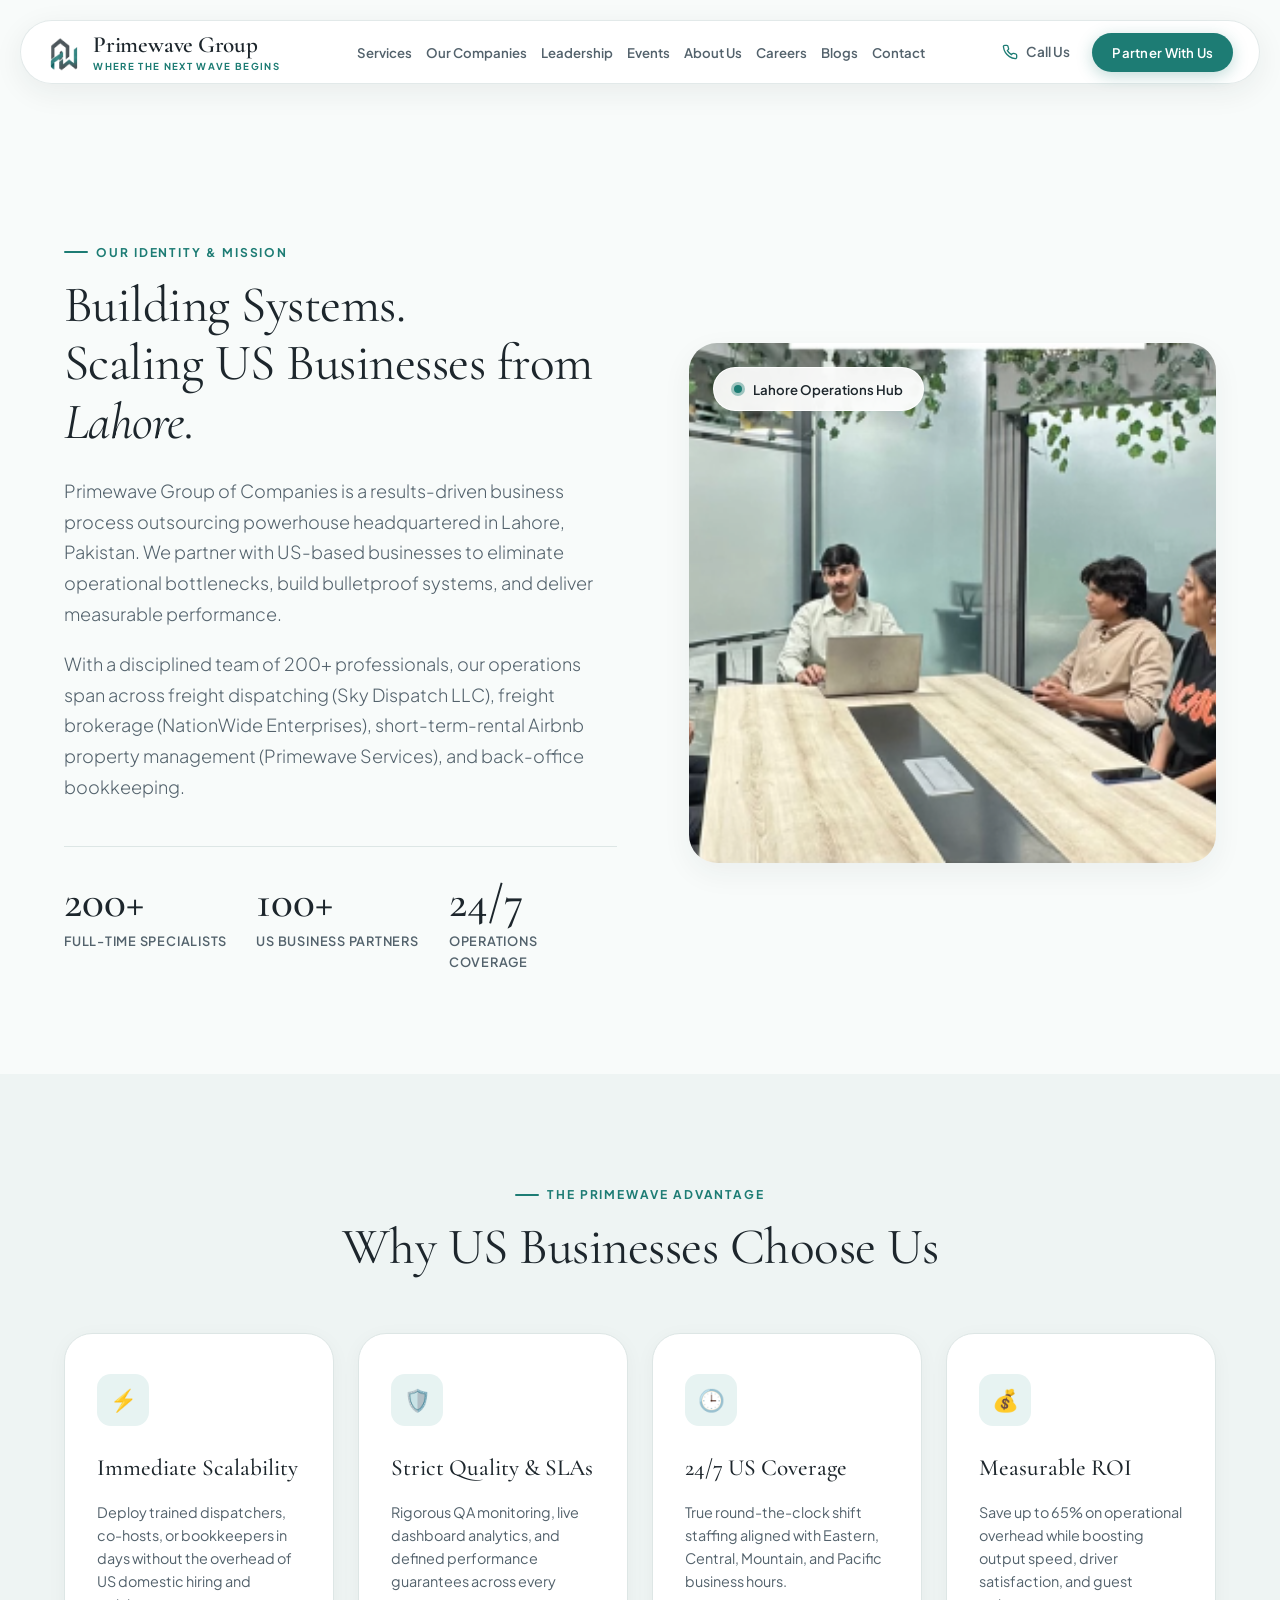
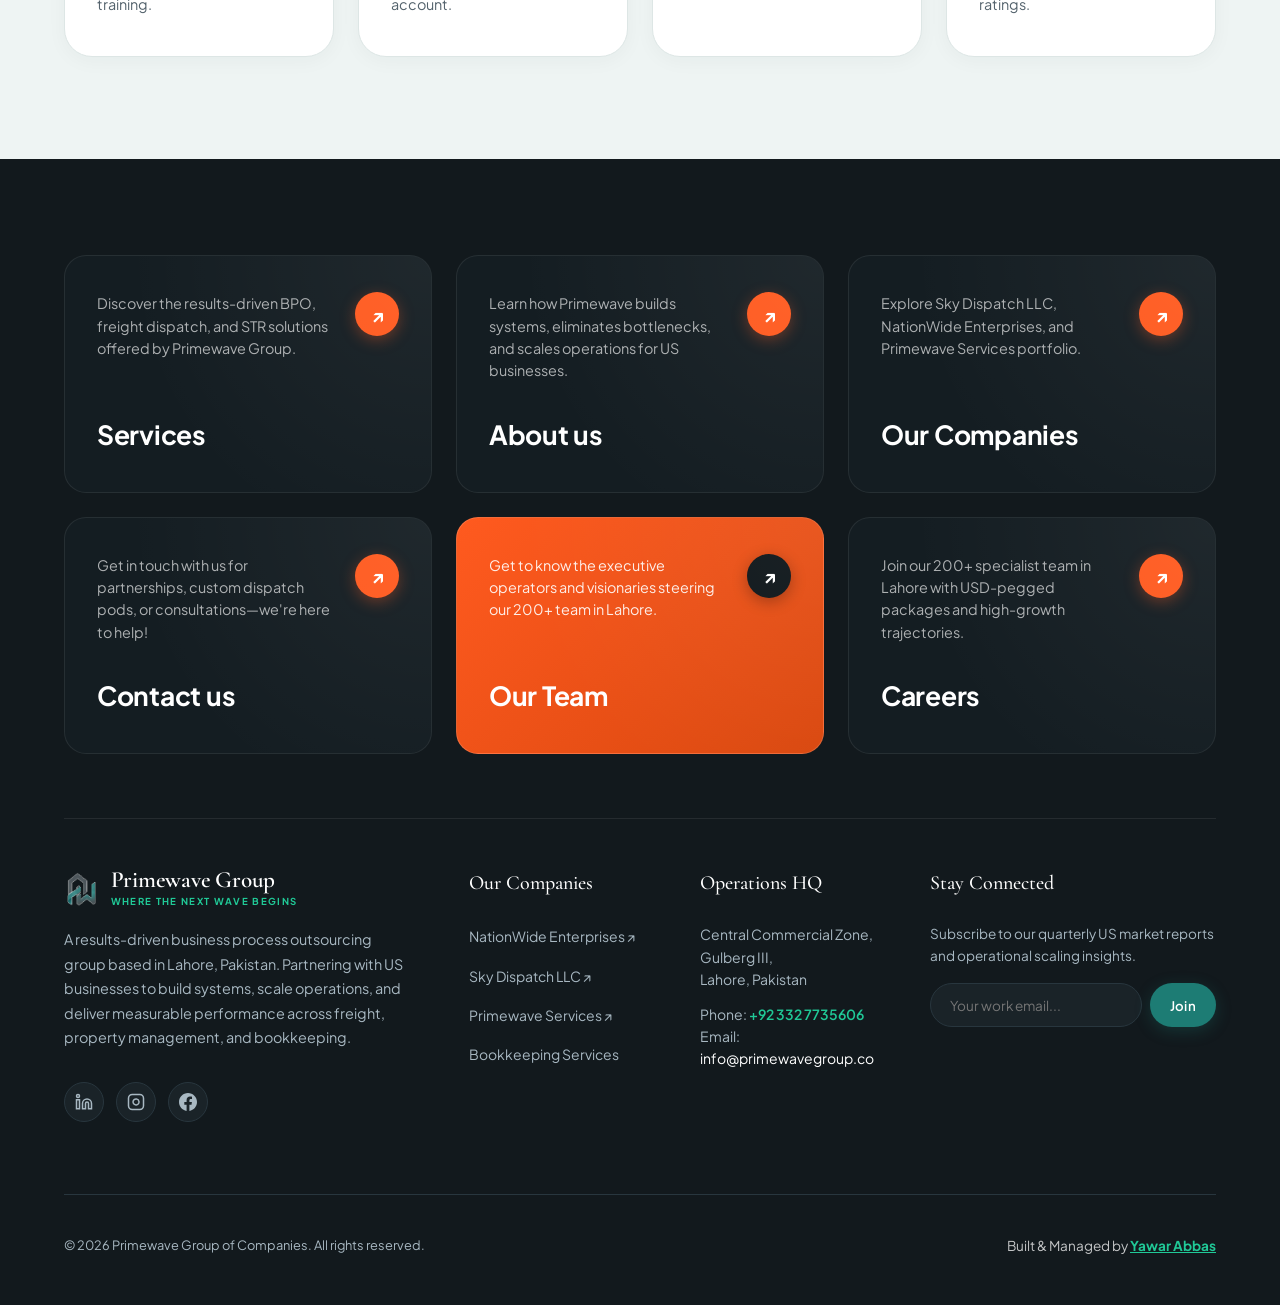
==== commit 63572cd9: "feat: Events & Culture page, Pink October awareness, Northern tour retreat, Usman Sarwar CEO, UCP Mo" ====
--- a/about.html
+++ b/about.html
@@ -5,8 +5,8 @@
   <meta name="viewport" content="width=device-width, initial-scale=1.0">
   <title>About Us — Primewave Group of Companies</title>
   <meta name="description" content="Learn about Primewave Group of Companies: a results-driven business process outsourcing group based in Lahore, Pakistan partnering with US businesses.">
-  <link rel="icon" type="image/png" href="assets/logo.png">
-  <link rel="apple-touch-icon" href="assets/logo.png">
+  <link rel="icon" type="image/png" href="assets/favicon.png">
+  <link rel="apple-touch-icon" href="assets/favicon.png">
   <link rel="preconnect" href="https://fonts.googleapis.com">
   <link rel="preconnect" href="https://fonts.gstatic.com" crossorigin>
   <link href="https://fonts.googleapis.com/css2?family=Cormorant+Garamond:ital,wght@0,400;0,600;0,700;1,400&family=Plus+Jakarta+Sans:wght@300;400;500;600;700;800&display=swap" rel="stylesheet">
@@ -19,13 +19,18 @@
     <div class="nav-container">
       <a href="index.html" class="brand-logo" aria-label="Primewave Group Home">
         <img src="assets/logo.png" alt="Primewave Group Logo" class="brand-logo-img">
-        <span>Primewave Group</span>
+        <div class="brand-logo-text">
+          <span class="brand-name">Primewave Group</span>
+          <span class="brand-tagline">Where The Next Wave Begins</span>
+        </div>
       </a>
 
       <nav aria-label="Main Navigation">
         <ul class="nav-menu">
+          <li><a href="services.html" class="nav-link">Services</a></li>
           <li><a href="companies.html" class="nav-link">Our Companies</a></li>
           <li><a href="leadership.html" class="nav-link">Leadership</a></li>
+          <li><a href="events.html" class="nav-link">Events</a></li>
           <li><a href="about.html" class="nav-link active">About Us</a></li>
           <li><a href="careers.html" class="nav-link">Careers</a></li>
           <li><a href="blogs.html" class="nav-link">Blogs</a></li>
@@ -34,7 +39,7 @@
       </nav>
 
       <div class="nav-actions">
-        <a href="tel:+18004829283" class="nav-phone" aria-label="Call Primewave Group">
+        <a href="tel:+923327735606" class="nav-phone" aria-label="Call Primewave Group">
           <svg width="16" height="16" viewBox="0 0 24 24" fill="none" stroke="currentColor" stroke-width="2"><path d="M22 16.92v3a2 2 0 0 1-2.18 2 19.79 19.79 0 0 1-8.63-3.07 19.5 19.5 0 0 1-6-6 19.79 19.79 0 0 1-3.07-8.67A2 2 0 0 1 4.11 2h3a2 2 0 0 1 2 1.72 12.84 12.84 0 0 0 .7 2.81 2 2 0 0 1-.45 2.11L8.09 9.91a16 16 0 0 0 6 6l1.27-1.27a2 2 0 0 1 2.11-.45 12.84 12.84 0 0 0 2.81.7A2 2 0 0 1 22 16.92z"/></svg>
           <span>Call Us</span>
         </a>
@@ -45,6 +50,32 @@
       </div>
     </div>
   </header>
+
+  <!-- Mobile Drawer Menu -->
+  <div class="mobile-drawer" aria-hidden="true">
+    <div class="mobile-drawer-content">
+      <div style="display: flex; align-items: center; gap: 0.75rem; margin-bottom: 2rem;">
+        <img src="assets/logo.png" alt="Primewave Group Logo" style="height: 34px;">
+        <div class="brand-logo-text">
+          <span class="brand-name" style="font-size: 1.25rem;">Primewave Group</span>
+          <span class="brand-tagline">Where The Next Wave Begins</span>
+        </div>
+      </div>
+      <ul class="mobile-nav-links">
+        <li><a href="services.html" class="mobile-nav-link">Services</a></li>
+        <li><a href="companies.html" class="mobile-nav-link">Our Companies</a></li>
+        <li><a href="leadership.html" class="mobile-nav-link">Leadership</a></li>
+        <li><a href="events.html" class="mobile-nav-link">Events</a></li>
+        <li><a href="about.html" class="mobile-nav-link">About Us</a></li>
+        <li><a href="careers.html" class="mobile-nav-link">Careers</a></li>
+        <li><a href="blogs.html" class="mobile-nav-link">Blogs</a></li>
+        <li><a href="contact.html" class="mobile-nav-link">Contact</a></li>
+      </ul>
+      <div style="margin-top: 2rem;">
+        <a href="contact.html" class="btn btn-primary" style="width: 100%; text-align: center;">Partner With Us</a>
+      </div>
+    </div>
+  </div>
 
   <main style="padding-top: calc(var(--header-height) + 3rem);">
     <!-- About Story Section -->
@@ -125,14 +156,132 @@
 
   <footer class="site-footer">
     <div class="container">
+      <!-- Bento Grid Navigation (As requested in media_1792597929660_423ae462.png) -->
+      <div class="bento-nav-section">
+        <div class="bento-nav-grid">
+          <!-- Card 1: Services -->
+          <a href="services.html" class="bento-nav-card">
+            <div class="bento-nav-card-top">
+              <p class="bento-nav-desc">Discover the results-driven BPO, freight dispatch, and STR solutions offered by Primewave Group.</p>
+              <div class="bento-nav-arrow">↗</div>
+            </div>
+            <h3 class="bento-nav-title">Services</h3>
+          </a>
+
+          <!-- Card 2: About us -->
+          <a href="about.html" class="bento-nav-card">
+            <div class="bento-nav-card-top">
+              <p class="bento-nav-desc">Learn how Primewave builds systems, eliminates bottlenecks, and scales operations for US businesses.</p>
+              <div class="bento-nav-arrow">↗</div>
+            </div>
+            <h3 class="bento-nav-title">About us</h3>
+          </a>
+
+          <!-- Card 3: Our Companies -->
+          <a href="companies.html" class="bento-nav-card">
+            <div class="bento-nav-card-top">
+              <p class="bento-nav-desc">Explore Sky Dispatch LLC, NationWide Enterprises, and Primewave Services portfolio.</p>
+              <div class="bento-nav-arrow">↗</div>
+            </div>
+            <h3 class="bento-nav-title">Our Companies</h3>
+          </a>
+
+          <!-- Card 4: Contact us -->
+          <a href="contact.html" class="bento-nav-card">
+            <div class="bento-nav-card-top">
+              <p class="bento-nav-desc">Get in touch with us for partnerships, custom dispatch pods, or consultations—we're here to help!</p>
+              <div class="bento-nav-arrow">↗</div>
+            </div>
+            <h3 class="bento-nav-title">Contact us</h3>
+          </a>
+
+          <!-- Card 5: Leadership (Highlighted Card) -->
+          <a href="leadership.html" class="bento-nav-card bento-nav-card-accent">
+            <div class="bento-nav-card-top">
+              <p class="bento-nav-desc">Get to know the executive operators and visionaries steering our 200+ team in Lahore.</p>
+              <div class="bento-nav-arrow">↗</div>
+            </div>
+            <h3 class="bento-nav-title">Our Team</h3>
+          </a>
+
+          <!-- Card 6: Careers -->
+          <a href="careers.html" class="bento-nav-card">
+            <div class="bento-nav-card-top">
+              <p class="bento-nav-desc">Join our 200+ specialist team in Lahore with USD-pegged packages and high-growth trajectories.</p>
+              <div class="bento-nav-arrow">↗</div>
+            </div>
+            <h3 class="bento-nav-title">Careers</h3>
+          </a>
+        </div>
+      </div>
+
+      <!-- Footer Brand & Details Row (4 Columns) -->
+      <div class="footer-top-grid" style="border-top: 1px solid rgba(255,255,255,0.08); padding-top: 3rem;">
+        <!-- Col 1: Brand & Bio -->
+        <div class="footer-brand-col">
+          <a href="index.html" class="brand-logo">
+            <img src="assets/logo.png" alt="Primewave Group Logo" class="brand-logo-img">
+            <div class="brand-logo-text">
+              <span class="brand-name" style="color: #FFFFFF;">Primewave Group</span>
+              <span class="brand-tagline">Where The Next Wave Begins</span>
+            </div>
+          </a>
+          <p class="footer-brand-desc">
+            A results-driven business process outsourcing group based in Lahore, Pakistan. Partnering with US businesses to build systems, scale operations, and deliver measurable performance across freight, property management, and bookkeeping.
+          </p>
+          <div class="social-links-row">
+            <a href="https://www.linkedin.com/company/primewave-group/" target="_blank" rel="noopener noreferrer" class="social-btn" aria-label="LinkedIn">
+              <svg width="18" height="18" viewBox="0 0 24 24" fill="none" stroke="currentColor" stroke-width="2"><path d="M16 8a6 6 0 0 1 6 6v7h-4v-7a2 2 0 0 0-2-2 2 2 0 0 0-2 2v7h-4v-7a6 6 0 0 1 6-6z"/><rect width="4" height="12" x="2" y="9"/><circle cx="4" cy="4" r="2"/></svg>
+            </a>
+            <a href="https://instagram.com/primewave.group" target="_blank" rel="noopener noreferrer" class="social-btn" aria-label="Instagram">
+              <svg width="18" height="18" viewBox="0 0 24 24" fill="none" stroke="currentColor" stroke-width="2"><rect width="20" height="20" x="2" y="2" rx="5" ry="5"/><path d="M16 11.37A4 4 0 1 1 12.63 8 4 4 0 0 1 16 11.37z"/><line x1="17.5" x2="17.51" y1="6.5" y2="6.5"/></svg>
+            </a>
+            <a href="https://facebook.com/people/Primewave-Group-of-Companies/61590947390403/?_rdc=1&_rdr#" target="_blank" rel="noopener noreferrer" class="social-btn" aria-label="Facebook">
+              <svg width="18" height="18" viewBox="0 0 24 24" fill="currentColor"><path d="M24 12.073c0-6.627-5.373-12-12-12s-12 5.373-12 12c0 5.99 4.388 10.954 10.125 11.854v-8.385H7.078v-3.47h3.047V9.43c0-3.007 1.792-4.669 4.533-4.669 1.312 0 2.686.235 2.686.235v2.953H15.83c-1.491 0-1.956.925-1.956 1.874v2.25h3.328l-.532 3.47h-2.796v8.385C19.612 23.027 24 18.062 24 12.073z"/></svg>
+            </a>
+          </div>
+        </div>
+
+        <!-- Col 2: Companies -->
+        <div>
+          <h4 class="footer-col-title">Our Companies</h4>
+          <ul class="footer-links-list">
+            <li><a href="https://nationwideenterprises.net" target="_blank" rel="noopener noreferrer" class="footer-link">NationWide Enterprises ↗</a></li>
+            <li><a href="https://skydispatch.net" target="_blank" rel="noopener noreferrer" class="footer-link">Sky Dispatch LLC ↗</a></li>
+            <li><a href="https://primewaveservices.com" target="_blank" rel="noopener noreferrer" class="footer-link">Primewave Services ↗</a></li>
+            <li><a href="services.html#bookkeeping" class="footer-link">Bookkeeping Services</a></li>
+          </ul>
+        </div>
+
+        <!-- Col 3: Operations HQ -->
+        <div>
+          <h4 class="footer-col-title">Operations HQ</h4>
+          <p style="font-size: 0.875rem; color: var(--color-text-inverse-muted); line-height: 1.6; margin-bottom: 0.75rem;">
+            Central Commercial Zone, Gulberg III,<br>Lahore, Pakistan
+          </p>
+          <p style="font-size: 0.875rem; color: var(--color-text-inverse-muted); line-height: 1.6;">
+            Phone: <a href="tel:+923327735606" style="color: #20C997; font-weight: 600;">+92 332 7735606</a><br>
+            Email: <a href="mailto:info@primewavegroup.co" style="color: #FFFFFF;">info@primewavegroup.co</a>
+          </p>
+        </div>
+
+        <!-- Col 4: Newsletter -->
+        <div>
+          <h4 class="footer-col-title">Stay Connected</h4>
+          <p style="font-size: 0.85rem; color: var(--color-text-inverse-muted); margin-bottom: 0.75rem;">
+            Subscribe to our quarterly US market reports and operational scaling insights.
+          </p>
+          <form class="newsletter-form" onsubmit="alert('Thank you for subscribing to Primewave Group!'); return false;">
+            <input type="email" class="newsletter-input" placeholder="Your work email..." required>
+            <button type="submit" class="btn btn-primary btn-sm">Join</button>
+          </form>
+        </div>
+      </div>
+
       <div class="footer-bottom-bar">
         <div>© 2026 Primewave Group of Companies. All rights reserved.</div>
-        <div class="footer-legal-links">
-          <a href="companies.html" class="footer-link">Our Companies</a>
-          <a href="leadership.html" class="footer-link">Leadership</a>
-          <a href="about.html" class="footer-link">About Us</a>
-          <a href="careers.html" class="footer-link">Careers</a>
-          <a href="contact.html" class="footer-link">Contact</a>
+        <div class="footer-credit" style="color: rgba(255,255,255,0.75); font-size: 0.85rem;">
+          Built &amp; Managed by <a href="https://yawarabbass.vercel.app" target="_blank" rel="noopener noreferrer" style="color: #20C997; font-weight: 700; text-decoration: underline;">Yawar Abbas</a>
         </div>
       </div>
     </div>
--- a/css/style.css
+++ b/css/style.css
@@ -341,24 +341,57 @@
   font-weight: 600;
   letter-spacing: -0.01em;
   color: var(--color-text-main);
+  text-decoration: none;
 }
 
 .brand-logo-img {
-  height: 38px;
+  height: 40px;
   width: auto;
   object-fit: contain;
   transition: transform var(--transition-fast);
 }
 
 .brand-logo:hover .brand-logo-img {
-  transform: scale(1.04);
+  transform: scale(1.05);
+}
+
+.brand-logo-text {
+  display: flex;
+  flex-direction: column;
+  justify-content: center;
+  line-height: 1;
+}
+
+.brand-name {
+  font-family: var(--font-serif);
+  font-size: 1.45rem;
+  font-weight: 600;
+  letter-spacing: -0.01em;
+  color: inherit;
+  line-height: 1.05;
+}
+
+.brand-tagline {
+  font-family: var(--font-sans);
+  font-size: 0.6rem;
+  font-weight: 700;
+  letter-spacing: 0.14em;
+  text-transform: uppercase;
+  color: var(--color-accent);
+  margin-top: 4px;
+  line-height: 1;
+  white-space: nowrap;
+}
+
+.footer-brand-col .brand-logo .brand-tagline {
+  color: #20C997;
 }
 
 /* Nav Menu */
 .nav-menu {
   display: flex;
   align-items: center;
-  gap: 1.35rem;
+  gap: clamp(0.65rem, 1.1vw, 1.25rem);
   list-style: none;
 }
 
@@ -2673,4 +2706,734 @@
     flex-direction: column;
     text-align: center;
   }
-}
+  .services-interactive-grid {
+    grid-template-columns: 1fr;
+  }
+  .service-preview-sticky {
+    position: static;
+  }
+  .bento-nav-grid {
+    grid-template-columns: 1fr;
+  }
+}
+
+/* Tablet Media Query Additions */
+@media (max-width: 991px) and (min-width: 641px) {
+  .services-interactive-grid {
+    grid-template-columns: 1fr;
+  }
+  .service-preview-sticky {
+    position: static;
+  }
+  .bento-nav-grid {
+    grid-template-columns: repeat(2, 1fr);
+  }
+}
+
+/* ==========================================================================
+   INTERACTIVE SERVICES SECTION (Dark Luxury Hover-Popup Layout)
+   ========================================================================== */
+.services-interactive-section {
+  background: radial-gradient(circle at 85% 20%, rgba(32, 201, 151, 0.08) 0%, rgba(13, 22, 26, 1) 60%), #0D161A;
+  color: #FFFFFF;
+  position: relative;
+  overflow: hidden;
+  padding-block: clamp(5rem, 8vw, 8rem);
+}
+
+.services-interactive-section .section-kicker {
+  color: #20C997;
+}
+
+.services-interactive-section .section-kicker::before {
+  background-color: #20C997;
+}
+
+.services-interactive-section .heading-lg {
+  color: #FFFFFF;
+}
+
+.services-interactive-grid {
+  display: grid;
+  grid-template-columns: 1.15fr 0.85fr;
+  gap: 3.5rem;
+  align-items: flex-start;
+  margin-top: 3rem;
+}
+
+.service-rows-list {
+  display: flex;
+  flex-direction: column;
+}
+
+.service-row-item {
+  display: flex;
+  align-items: center;
+  justify-content: space-between;
+  padding: 1.85rem 1.5rem;
+  border-bottom: 1px solid rgba(255, 255, 255, 0.09);
+  cursor: pointer;
+  transition: all 0.35s cubic-bezier(0.16, 1, 0.3, 1);
+  border-radius: 14px;
+  position: relative;
+}
+
+.service-row-item:first-child {
+  border-top: 1px solid rgba(255, 255, 255, 0.09);
+}
+
+.service-row-item:hover,
+.service-row-item.active {
+  background: rgba(255, 255, 255, 0.04);
+  padding-left: 2rem;
+  border-color: rgba(32, 201, 151, 0.3);
+}
+
+.service-row-content {
+  display: flex;
+  flex-direction: column;
+  gap: 0.35rem;
+}
+
+.service-row-num-title {
+  display: flex;
+  align-items: baseline;
+  gap: 1rem;
+}
+
+.service-row-num {
+  font-family: var(--font-sans);
+  font-size: 0.85rem;
+  font-weight: 700;
+  color: rgba(255, 255, 255, 0.35);
+  letter-spacing: 0.05em;
+  transition: color 0.3s ease;
+}
+
+.service-row-title {
+  font-family: var(--font-serif);
+  font-size: clamp(1.4rem, 2.2vw, 1.85rem);
+  font-weight: 500;
+  color: rgba(255, 255, 255, 0.65);
+  letter-spacing: -0.01em;
+  transition: all 0.3s ease;
+  display: flex;
+  align-items: center;
+  gap: 0.5rem;
+}
+
+.service-row-item:hover .service-row-title,
+.service-row-item.active .service-row-title {
+  color: #FFFFFF;
+  font-weight: 600;
+}
+
+.service-row-title .accent-dot {
+  display: inline-block;
+  width: 8px;
+  height: 8px;
+  border-radius: 50%;
+  background-color: #20C997;
+  opacity: 0;
+  transform: scale(0.5);
+  transition: all 0.3s ease;
+}
+
+.service-row-item:hover .service-row-title .accent-dot,
+.service-row-item.active .service-row-title .accent-dot {
+  opacity: 1;
+  transform: scale(1);
+}
+
+.service-row-desc {
+  font-size: 0.875rem;
+  color: rgba(255, 255, 255, 0.5);
+  line-height: 1.5;
+  margin-top: 0.25rem;
+  padding-left: 2.25rem;
+  max-width: 520px;
+  max-height: 0;
+  opacity: 0;
+  overflow: hidden;
+  transition: all 0.35s ease;
+}
+
+.service-row-item:hover .service-row-desc,
+.service-row-item.active .service-row-desc {
+  max-height: 80px;
+  opacity: 1;
+  margin-top: 0.5rem;
+}
+
+.service-row-arrow {
+  width: 44px;
+  height: 44px;
+  border-radius: 50%;
+  border: 1px solid rgba(255, 255, 255, 0.15);
+  display: flex;
+  align-items: center;
+  justify-content: center;
+  color: rgba(255, 255, 255, 0.6);
+  flex-shrink: 0;
+  transition: all 0.3s ease;
+}
+
+.service-row-item:hover .service-row-arrow,
+.service-row-item.active .service-row-arrow {
+  background: #20C997;
+  border-color: #20C997;
+  color: #0D161A;
+  transform: translateX(4px);
+}
+
+/* Service Preview Floating Card */
+.service-preview-sticky {
+  position: sticky;
+  top: 110px;
+}
+
+.service-preview-card {
+  background: rgba(20, 31, 37, 0.95);
+  border: 1px solid rgba(255, 255, 255, 0.1);
+  border-radius: 24px;
+  padding: 1.75rem;
+  box-shadow: 0 30px 70px rgba(0, 0, 0, 0.55);
+  backdrop-filter: blur(12px);
+  -webkit-backdrop-filter: blur(12px);
+  position: relative;
+  overflow: hidden;
+  transition: all 0.4s ease;
+}
+
+.service-preview-card::before {
+  content: '';
+  position: absolute;
+  top: 0;
+  right: 0;
+  width: 140px;
+  height: 140px;
+  background: radial-gradient(circle, rgba(32, 201, 151, 0.15) 0%, transparent 70%);
+  pointer-events: none;
+}
+
+.service-preview-window-bar {
+  display: flex;
+  align-items: center;
+  justify-content: space-between;
+  margin-bottom: 1.25rem;
+  padding-bottom: 0.85rem;
+  border-bottom: 1px solid rgba(255, 255, 255, 0.08);
+}
+
+.window-dots {
+  display: flex;
+  gap: 6px;
+}
+
+.window-dots span {
+  width: 9px;
+  height: 9px;
+  border-radius: 50%;
+  background: rgba(255, 255, 255, 0.2);
+}
+
+.preview-badge-status {
+  display: inline-flex;
+  align-items: center;
+  gap: 0.4rem;
+  font-size: 0.725rem;
+  font-weight: 700;
+  text-transform: uppercase;
+  letter-spacing: 0.08em;
+  color: #20C997;
+  background: rgba(32, 201, 151, 0.12);
+  padding: 0.25rem 0.65rem;
+  border-radius: 100px;
+}
+
+.preview-img-container {
+  width: 100%;
+  height: 220px;
+  border-radius: 16px;
+  overflow: hidden;
+  position: relative;
+  margin-bottom: 1.35rem;
+  background: #090e11;
+}
+
+.preview-img-container img {
+  width: 100%;
+  height: 100%;
+  object-fit: cover;
+  transition: transform 0.6s cubic-bezier(0.16, 1, 0.3, 1), opacity 0.35s ease;
+}
+
+.service-preview-card:hover .preview-img-container img {
+  transform: scale(1.05);
+}
+
+.preview-info-body {
+  display: flex;
+  flex-direction: column;
+  gap: 0.65rem;
+}
+
+.preview-title {
+  font-family: var(--font-serif);
+  font-size: 1.6rem;
+  color: #FFFFFF;
+  line-height: 1.2;
+}
+
+.preview-metric-pill {
+  display: inline-flex;
+  align-items: center;
+  gap: 0.5rem;
+  font-size: 0.785rem;
+  font-weight: 600;
+  color: #E6FCF5;
+  background: rgba(32, 201, 151, 0.15);
+  border: 1px solid rgba(32, 201, 151, 0.25);
+  padding: 0.35rem 0.85rem;
+  border-radius: 100px;
+  width: fit-content;
+}
+
+.preview-text {
+  font-size: 0.875rem;
+  color: rgba(255, 255, 255, 0.65);
+  line-height: 1.6;
+}
+
+.preview-actions {
+  display: flex;
+  gap: 0.75rem;
+  margin-top: 1rem;
+}
+
+/* ==========================================================================
+   BENTO GRID FOOTER NAVIGATION (As per uploaded reference)
+   ========================================================================== */
+.bento-nav-section {
+  margin-bottom: 4rem;
+}
+
+.bento-nav-grid {
+  display: grid;
+  grid-template-columns: repeat(3, 1fr);
+  gap: 1.5rem;
+}
+
+.bento-nav-card {
+  background: #141D22;
+  border: 1px solid rgba(255, 255, 255, 0.08);
+  border-radius: 22px;
+  padding: 2.25rem 2rem;
+  display: flex;
+  flex-direction: column;
+  justify-content: space-between;
+  min-height: 220px;
+  text-decoration: none;
+  transition: all 0.35s cubic-bezier(0.16, 1, 0.3, 1);
+  position: relative;
+  overflow: hidden;
+}
+
+.bento-nav-card::after {
+  content: '';
+  position: absolute;
+  top: 0;
+  right: 0;
+  bottom: 0;
+  left: 0;
+  background: radial-gradient(circle at top right, rgba(255, 255, 255, 0.05), transparent 70%);
+  pointer-events: none;
+}
+
+.bento-nav-card:hover {
+  transform: translateY(-6px);
+  border-color: rgba(255, 90, 31, 0.4);
+  box-shadow: 0 20px 45px rgba(0, 0, 0, 0.45);
+}
+
+.bento-nav-card-accent {
+  background: linear-gradient(135deg, #FF5A1F 0%, #D9480F 100%);
+  border-color: rgba(255, 255, 255, 0.15);
+}
+
+.bento-nav-card-accent:hover {
+  border-color: rgba(255, 255, 255, 0.4);
+  box-shadow: 0 20px 45px rgba(255, 90, 31, 0.35);
+}
+
+.bento-nav-card-top {
+  display: flex;
+  align-items: flex-start;
+  justify-content: space-between;
+  gap: 1.25rem;
+  margin-bottom: 2rem;
+}
+
+.bento-nav-desc {
+  font-size: 0.9rem;
+  color: rgba(255, 255, 255, 0.65);
+  line-height: 1.55;
+  margin: 0;
+}
+
+.bento-nav-card-accent .bento-nav-desc {
+  color: rgba(255, 255, 255, 0.9);
+}
+
+.bento-nav-arrow {
+  width: 44px;
+  height: 44px;
+  border-radius: 50%;
+  background: #FF5A1F;
+  color: #FFFFFF;
+  display: flex;
+  align-items: center;
+  justify-content: center;
+  font-size: 1.2rem;
+  font-weight: 700;
+  flex-shrink: 0;
+  transition: all 0.3s ease;
+  box-shadow: 0 4px 15px rgba(255, 90, 31, 0.35);
+}
+
+.bento-nav-card-accent .bento-nav-arrow {
+  background: #0E161A;
+  color: #FFFFFF;
+  box-shadow: 0 4px 15px rgba(0, 0, 0, 0.3);
+}
+
+.bento-nav-card:hover .bento-nav-arrow {
+  transform: scale(1.1) rotate(15deg);
+}
+
+.bento-nav-title {
+  font-family: var(--font-sans);
+  font-size: 1.65rem;
+  font-weight: 700;
+  color: #FFFFFF;
+  margin: 0;
+  letter-spacing: -0.01em;
+}
+
+/* Case studies tags */
+.case-metric-pill {
+  font-size: 0.775rem;
+  font-weight: 700;
+  color: var(--color-accent);
+  background: rgba(31, 154, 133, 0.12);
+  padding: 0.25rem 0.65rem;
+  border-radius: 6px;
+  display: inline-block;
+  margin-top: 0.5rem;
+}
+
+/* ==========================================================================
+   STRATEGIC PARTNERSHIPS SECTION (UCP MoU Showcase)
+   ========================================================================== */
+.partner-showcase-card {
+  display: grid;
+  grid-template-columns: 1fr 1fr;
+  gap: 3.5rem;
+  background: #FFFFFF;
+  border: 1px solid var(--color-border);
+  border-radius: var(--radius-xl);
+  padding: clamp(2rem, 4vw, 3.5rem);
+  box-shadow: 0 15px 40px rgba(0, 0, 0, 0.05);
+  align-items: center;
+}
+
+.partner-info-col {
+  display: flex;
+  flex-direction: column;
+}
+
+.partner-benefits-list {
+  display: flex;
+  flex-direction: column;
+  gap: 1rem;
+  margin-top: 0.5rem;
+}
+
+.partner-benefit-item {
+  display: flex;
+  align-items: flex-start;
+  gap: 0.85rem;
+  font-size: 0.9rem;
+  color: var(--color-text-main);
+  line-height: 1.55;
+}
+
+.benefit-check {
+  display: inline-flex;
+  align-items: center;
+  justify-content: center;
+  width: 22px;
+  height: 22px;
+  border-radius: 50%;
+  background: rgba(31, 154, 133, 0.15);
+  color: var(--color-accent);
+  font-weight: 700;
+  font-size: 0.8rem;
+  flex-shrink: 0;
+  margin-top: 2px;
+}
+
+.partner-photos-grid {
+  display: flex;
+  flex-direction: column;
+  gap: 1rem;
+}
+
+.partner-photo-large {
+  position: relative;
+  border-radius: 18px;
+  overflow: hidden;
+  height: 280px;
+  box-shadow: 0 10px 25px rgba(0,0,0,0.08);
+  cursor: pointer;
+}
+
+.partner-photo-large img {
+  width: 100%;
+  height: 100%;
+  object-fit: cover;
+  transition: transform 0.5s ease;
+}
+
+.partner-photo-large:hover img {
+  transform: scale(1.04);
+}
+
+.partner-photos-sub {
+  display: grid;
+  grid-template-columns: 1fr 1fr;
+  gap: 1rem;
+}
+
+.partner-photo-sub-item {
+  position: relative;
+  border-radius: 14px;
+  overflow: hidden;
+  height: 150px;
+  box-shadow: 0 8px 20px rgba(0,0,0,0.06);
+  cursor: pointer;
+}
+
+.partner-photo-sub-item img {
+  width: 100%;
+  height: 100%;
+  object-fit: cover;
+  transition: transform 0.5s ease;
+}
+
+.partner-photo-sub-item:hover img {
+  transform: scale(1.05);
+}
+
+.partner-photo-badge {
+  position: absolute;
+  bottom: 0.75rem;
+  left: 0.75rem;
+  background: rgba(15, 23, 27, 0.82);
+  color: #FFFFFF;
+  font-size: 0.7rem;
+  font-weight: 600;
+  letter-spacing: 0.05em;
+  padding: 0.25rem 0.65rem;
+  border-radius: 100px;
+  backdrop-filter: blur(8px);
+  -webkit-backdrop-filter: blur(8px);
+}
+
+@media (max-width: 991px) {
+  .partner-showcase-card {
+    grid-template-columns: 1fr;
+    gap: 2.5rem;
+  }
+}
+
+/* ==========================================================================
+   EVENTS & CULTURE SECTION & PAGE
+   ========================================================================== */
+.events-showcase-grid {
+  display: flex;
+  flex-direction: column;
+  gap: 3.5rem;
+  margin-top: 3rem;
+}
+
+.event-card-modern {
+  background: #FFFFFF;
+  border: 1px solid var(--color-border);
+  border-radius: var(--radius-2xl);
+  overflow: hidden;
+  box-shadow: 0 10px 30px rgba(0,0,0,0.04);
+  transition: transform var(--transition-normal), box-shadow var(--transition-normal);
+}
+
+.event-card-modern:hover {
+  transform: translateY(-4px);
+  box-shadow: 0 18px 40px rgba(0,0,0,0.08);
+}
+
+.event-card-banner {
+  position: relative;
+  width: 100%;
+  height: 380px;
+  overflow: hidden;
+  background: #0F171B;
+}
+
+.event-card-banner img {
+  width: 100%;
+  height: 100%;
+  object-fit: cover;
+  transition: transform 0.6s ease;
+}
+
+.event-card-modern:hover .event-card-banner img {
+  transform: scale(1.03);
+}
+
+.event-card-banner-overlay {
+  position: absolute;
+  inset: 0;
+  background: linear-gradient(180deg, rgba(0,0,0,0.1) 0%, rgba(15,23,27,0.7) 100%);
+  display: flex;
+  align-items: flex-end;
+  padding: 2.5rem;
+}
+
+.event-badge-pill {
+  display: inline-flex;
+  align-items: center;
+  gap: 0.5rem;
+  padding: 0.4rem 1rem;
+  border-radius: 100px;
+  font-size: 0.775rem;
+  font-weight: 700;
+  text-transform: uppercase;
+  letter-spacing: 0.08em;
+  margin-bottom: 0.75rem;
+}
+
+.event-badge-pink {
+  background: rgba(230, 73, 128, 0.15);
+  color: #E64980;
+  border: 1px solid rgba(230, 73, 128, 0.35);
+}
+
+.event-badge-tour {
+  background: rgba(32, 201, 151, 0.15);
+  color: #0CA678;
+  border: 1px solid rgba(32, 201, 151, 0.35);
+}
+
+.event-badge-gala {
+  background: rgba(245, 159, 0, 0.15);
+  color: #F59F00;
+  border: 1px solid rgba(245, 159, 0, 0.35);
+}
+
+.event-card-body {
+  padding: 2.5rem;
+  display: grid;
+  grid-template-columns: 1fr 1.15fr;
+  gap: 3rem;
+  align-items: center;
+}
+
+.event-info-col h3 {
+  font-family: var(--font-serif);
+  font-size: 2rem;
+  color: var(--color-text-main);
+  line-height: 1.25;
+  margin-bottom: 1rem;
+}
+
+.event-info-col p {
+  font-size: 0.925rem;
+  color: var(--color-text-muted);
+  line-height: 1.7;
+  margin-bottom: 1.5rem;
+}
+
+.event-metrics-row {
+  display: flex;
+  gap: 1.75rem;
+  margin-top: 1.5rem;
+  padding-top: 1.5rem;
+  border-top: 1px solid var(--color-border);
+}
+
+.event-metric-box {
+  display: flex;
+  flex-direction: column;
+}
+
+.event-metric-num {
+  font-family: var(--font-serif);
+  font-size: 1.6rem;
+  font-weight: 700;
+  color: var(--color-accent);
+  line-height: 1.1;
+}
+
+.event-metric-label {
+  font-size: 0.775rem;
+  color: var(--color-text-muted);
+  font-weight: 600;
+  margin-top: 0.25rem;
+}
+
+.event-gallery-mosaic {
+  display: grid;
+  grid-template-columns: repeat(3, 1fr);
+  gap: 1rem;
+}
+
+.event-gallery-item {
+  position: relative;
+  border-radius: var(--radius-lg);
+  overflow: hidden;
+  height: 135px;
+  box-shadow: 0 4px 12px rgba(0,0,0,0.06);
+  cursor: pointer;
+}
+
+.event-gallery-item img {
+  width: 100%;
+  height: 100%;
+  object-fit: cover;
+  transition: transform 0.4s ease;
+}
+
+.event-gallery-item:hover img {
+  transform: scale(1.08);
+}
+
+.event-gallery-item-wide {
+  grid-column: span 2;
+}
+
+@media (max-width: 991px) {
+  .event-card-body {
+    grid-template-columns: 1fr;
+    gap: 2rem;
+    padding: 2rem;
+  }
+  .event-card-banner {
+    height: 260px;
+  }
+  .event-gallery-mosaic {
+    grid-template-columns: repeat(2, 1fr);
+  }
+  .event-gallery-item-wide {
+    grid-column: span 1;
+  }
+}
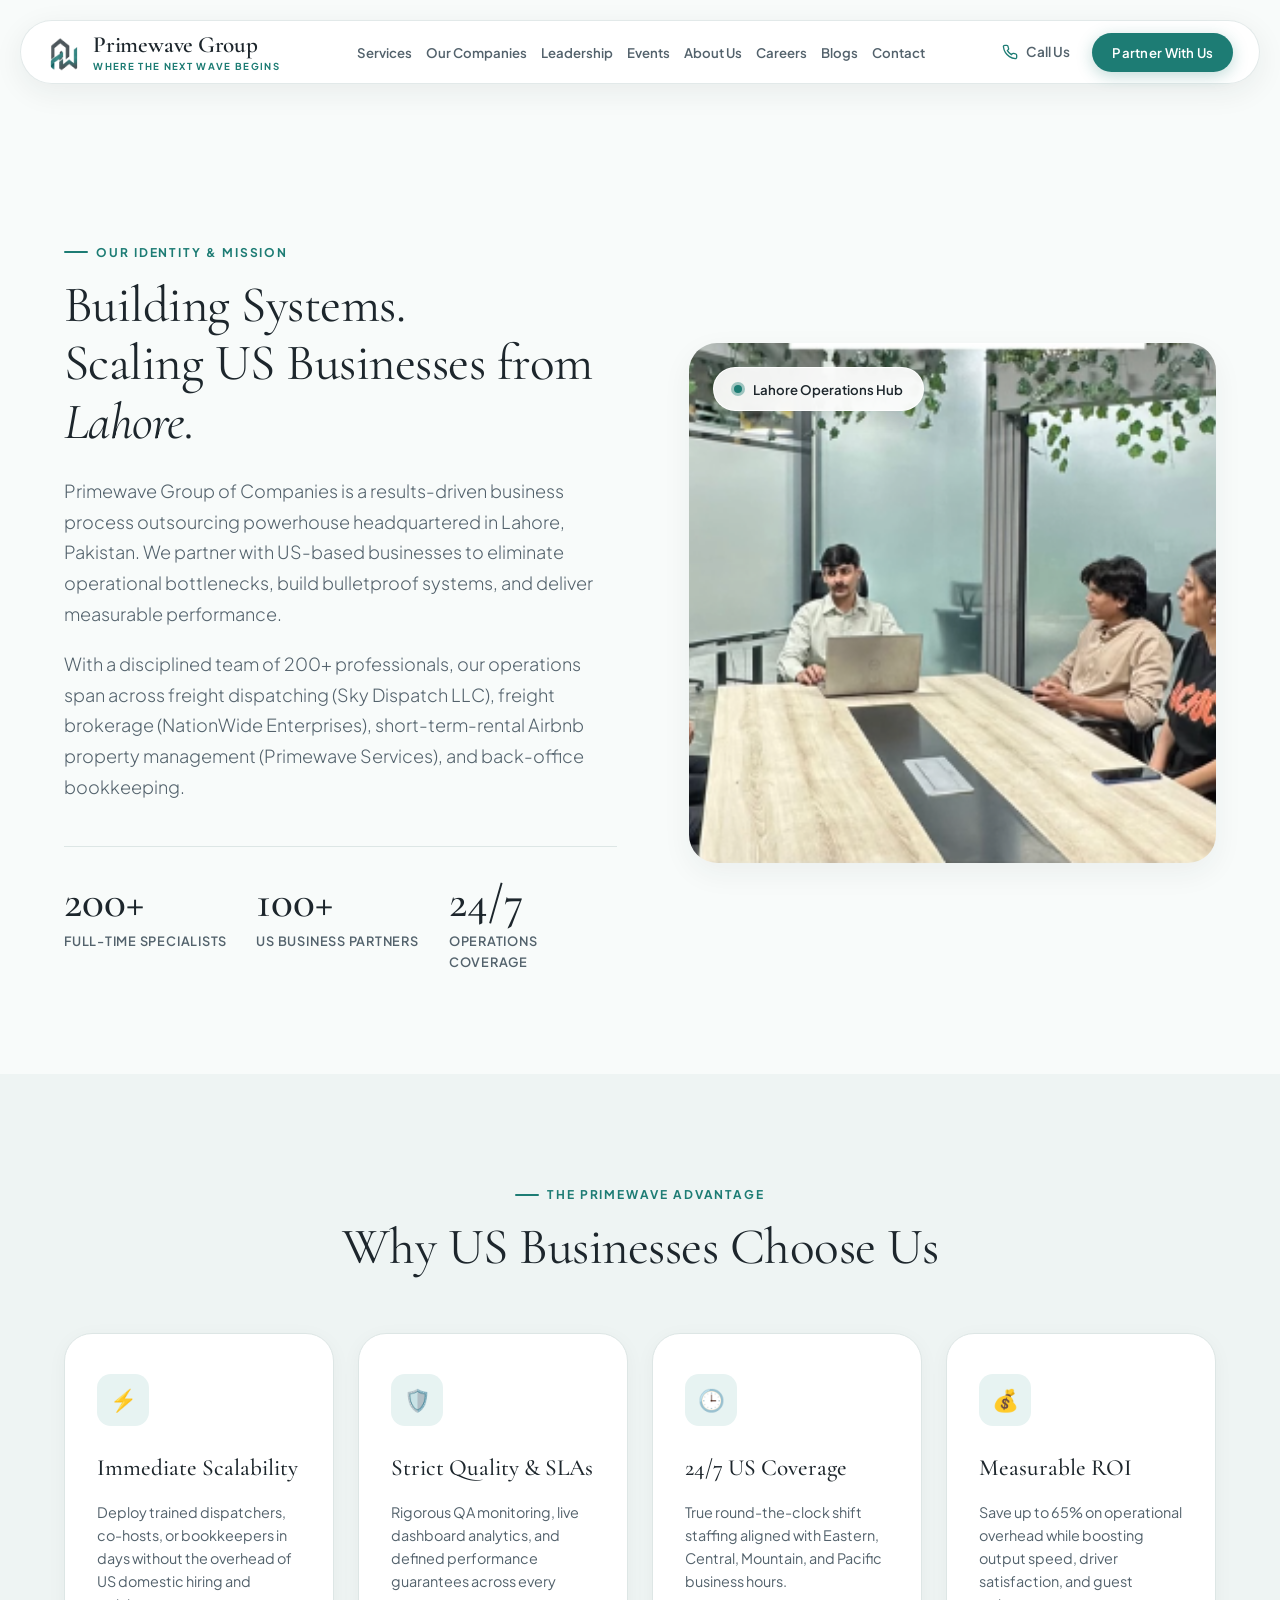
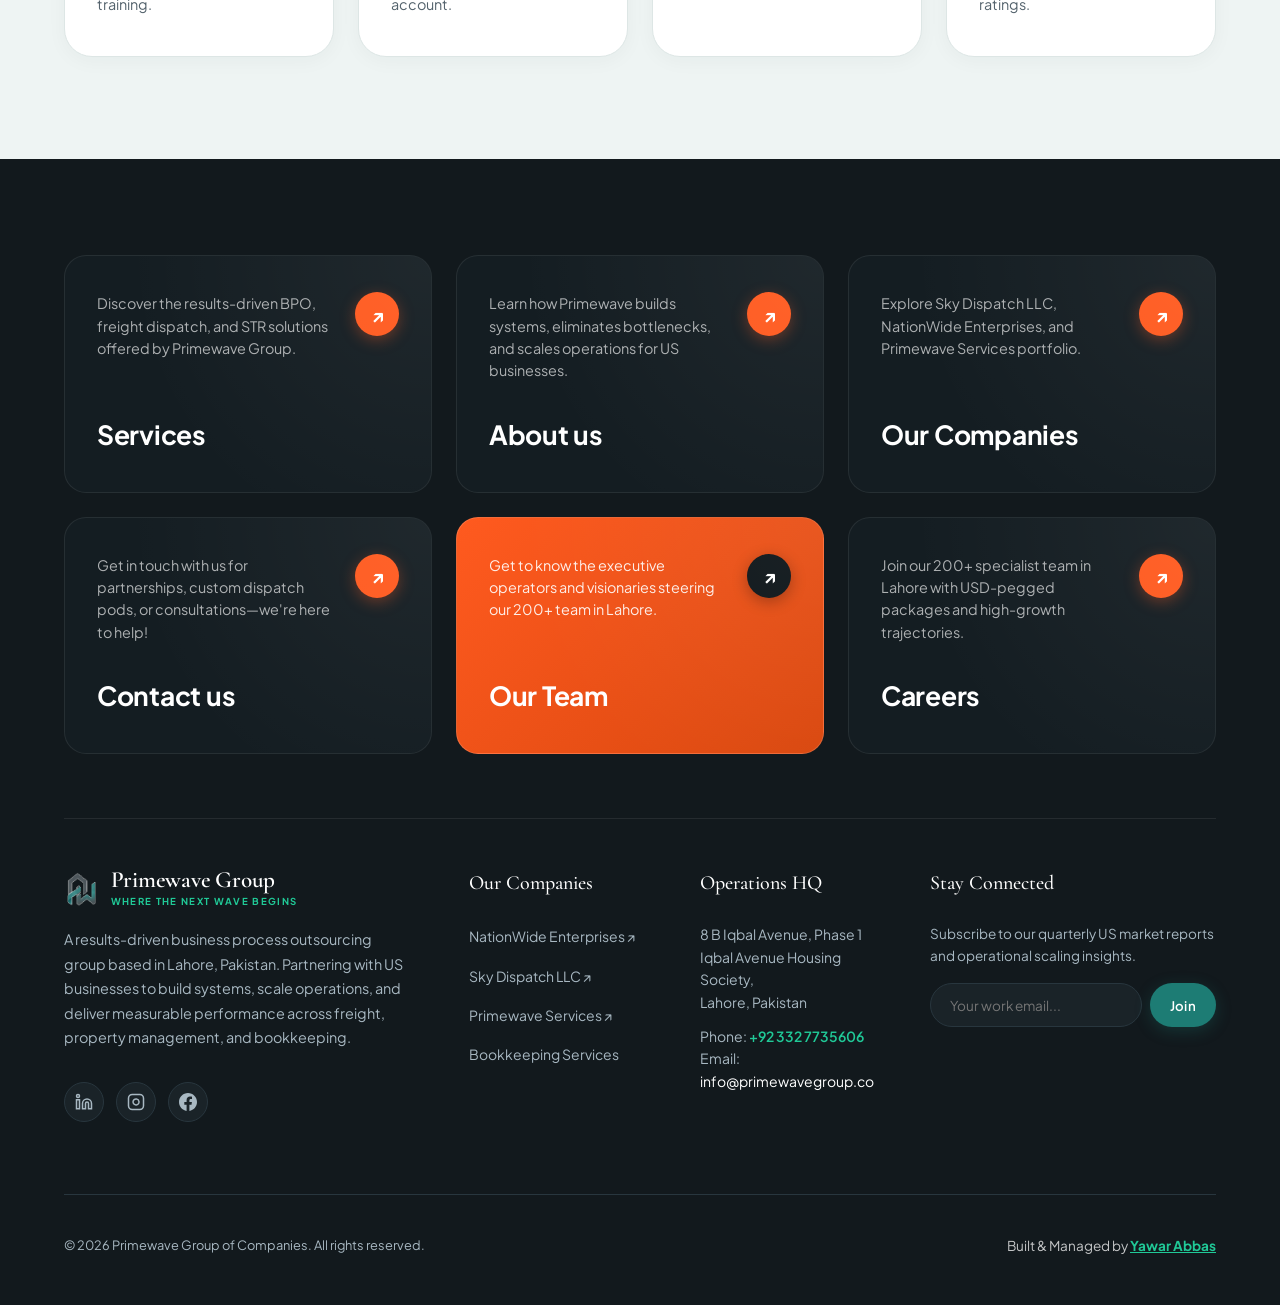
==== commit 5a351b26: "Update Operations HQ address in about.html" ====
--- a/about.html
+++ b/about.html
@@ -3,8 +3,53 @@
 <head>
   <meta charset="UTF-8">
   <meta name="viewport" content="width=device-width, initial-scale=1.0">
-  <title>About Us — Primewave Group of Companies</title>
-  <meta name="description" content="Learn about Primewave Group of Companies: a results-driven business process outsourcing group based in Lahore, Pakistan partnering with US businesses.">
+    <title>About Primewave Group — 200+ Specialists, US Operations Hub in Lahore</title>
+  <meta name="description" content="Learn about Primewave Group's mission, high-performance operations center in Lahore, Pakistan, ISO compliance, USD-pegged incentives, and US market integration.">
+  <link rel="canonical" href="https://primewave-group.vercel.app/about">
+  <meta name="robots" content="index, follow, max-image-preview:large, max-snippet:-1, max-video-preview:-1">
+  <meta name="keywords" content="Primewave Group, BPO Pakistan, US Freight Dispatch, Freight Brokerage, Sky Dispatch LLC, NationWide Enterprises, Airbnb Co-Hosting, Bookkeeping Services, Lahore BPO Outsourcing">
+  <meta name="author" content="Primewave Group of Companies">
+  <meta name="theme-color" content="#0D161A">
+
+  <!-- Open Graph / Facebook -->
+  <meta property="og:type" content="website">
+  <meta property="og:locale" content="en_US">
+  <meta property="og:site_name" content="Primewave Group of Companies">
+  <meta property="og:title" content="About Primewave Group — 200+ Specialists, US Operations Hub in Lahore">
+  <meta property="og:description" content="Learn about Primewave Group's mission, high-performance operations center in Lahore, Pakistan, ISO compliance, USD-pegged incentives, and US market integration.">
+  <meta property="og:url" content="https://primewave-group.vercel.app/about">
+  <meta property="og:image" content="https://primewave-group.vercel.app/assets/gallery/operations-floor.jpg">
+  <meta property="og:image:width" content="1200">
+  <meta property="og:image:height" content="630">
+  <meta property="og:image:alt" content="About Primewave Group — 200+ Specialists, US Operations Hub in Lahore">
+
+  <!-- Twitter Card -->
+  <meta name="twitter:card" content="summary_large_image">
+  <meta name="twitter:title" content="About Primewave Group — 200+ Specialists, US Operations Hub in Lahore">
+  <meta name="twitter:description" content="Learn about Primewave Group's mission, high-performance operations center in Lahore, Pakistan, ISO compliance, USD-pegged incentives, and US market integration.">
+  <meta name="twitter:image" content="https://primewave-group.vercel.app/assets/gallery/operations-floor.jpg">
+
+  <!-- Structured Data: BreadcrumbList (JSON-LD) -->
+  <script type="application/ld+json">
+  {
+    "@context": "https://schema.org",
+    "@type": "BreadcrumbList",
+    "itemListElement": [
+      {
+        "@type": "ListItem",
+        "position": 1,
+        "name": "Home",
+        "item": "https://primewave-group.vercel.app/"
+      },
+      {
+        "@type": "ListItem",
+        "position": 2,
+        "name": "About Us",
+        "item": "https://primewave-group.vercel.app/about"
+      }
+    ]
+  }
+  </script>
   <link rel="icon" type="image/png" href="assets/favicon.png">
   <link rel="apple-touch-icon" href="assets/favicon.png">
   <link rel="preconnect" href="https://fonts.googleapis.com">
@@ -17,7 +62,7 @@
   <!-- Floating Navigation -->
   <header class="site-header">
     <div class="nav-container">
-      <a href="index.html" class="brand-logo" aria-label="Primewave Group Home">
+      <a href="/" class="brand-logo" aria-label="Primewave Group Home">
         <img src="assets/logo.png" alt="Primewave Group Logo" class="brand-logo-img">
         <div class="brand-logo-text">
           <span class="brand-name">Primewave Group</span>
@@ -27,14 +72,14 @@
 
       <nav aria-label="Main Navigation">
         <ul class="nav-menu">
-          <li><a href="services.html" class="nav-link">Services</a></li>
-          <li><a href="companies.html" class="nav-link">Our Companies</a></li>
-          <li><a href="leadership.html" class="nav-link">Leadership</a></li>
-          <li><a href="events.html" class="nav-link">Events</a></li>
-          <li><a href="about.html" class="nav-link active">About Us</a></li>
-          <li><a href="careers.html" class="nav-link">Careers</a></li>
-          <li><a href="blogs.html" class="nav-link">Blogs</a></li>
-          <li><a href="contact.html" class="nav-link">Contact</a></li>
+          <li><a href="/services" class="nav-link">Services</a></li>
+          <li><a href="/companies" class="nav-link">Our Companies</a></li>
+          <li><a href="/leadership" class="nav-link">Leadership</a></li>
+          <li><a href="/events" class="nav-link">Events</a></li>
+          <li><a href="/about" class="nav-link active">About Us</a></li>
+          <li><a href="/careers" class="nav-link">Careers</a></li>
+          <li><a href="/blogs" class="nav-link">Blogs</a></li>
+          <li><a href="/contact" class="nav-link">Contact</a></li>
         </ul>
       </nav>
 
@@ -43,7 +88,7 @@
           <svg width="16" height="16" viewBox="0 0 24 24" fill="none" stroke="currentColor" stroke-width="2"><path d="M22 16.92v3a2 2 0 0 1-2.18 2 19.79 19.79 0 0 1-8.63-3.07 19.5 19.5 0 0 1-6-6 19.79 19.79 0 0 1-3.07-8.67A2 2 0 0 1 4.11 2h3a2 2 0 0 1 2 1.72 12.84 12.84 0 0 0 .7 2.81 2 2 0 0 1-.45 2.11L8.09 9.91a16 16 0 0 0 6 6l1.27-1.27a2 2 0 0 1 2.11-.45 12.84 12.84 0 0 0 2.81.7A2 2 0 0 1 22 16.92z"/></svg>
           <span>Call Us</span>
         </a>
-        <a href="contact.html" class="btn btn-primary btn-sm">Partner With Us</a>
+        <a href="/contact" class="btn btn-primary btn-sm">Partner With Us</a>
         <button type="button" class="nav-toggle" aria-label="Open mobile menu">
           <span></span><span></span><span></span>
         </button>
@@ -62,17 +107,17 @@
         </div>
       </div>
       <ul class="mobile-nav-links">
-        <li><a href="services.html" class="mobile-nav-link">Services</a></li>
-        <li><a href="companies.html" class="mobile-nav-link">Our Companies</a></li>
-        <li><a href="leadership.html" class="mobile-nav-link">Leadership</a></li>
-        <li><a href="events.html" class="mobile-nav-link">Events</a></li>
-        <li><a href="about.html" class="mobile-nav-link">About Us</a></li>
-        <li><a href="careers.html" class="mobile-nav-link">Careers</a></li>
-        <li><a href="blogs.html" class="mobile-nav-link">Blogs</a></li>
-        <li><a href="contact.html" class="mobile-nav-link">Contact</a></li>
+        <li><a href="/services" class="mobile-nav-link">Services</a></li>
+        <li><a href="/companies" class="mobile-nav-link">Our Companies</a></li>
+        <li><a href="/leadership" class="mobile-nav-link">Leadership</a></li>
+        <li><a href="/events" class="mobile-nav-link">Events</a></li>
+        <li><a href="/about" class="mobile-nav-link">About Us</a></li>
+        <li><a href="/careers" class="mobile-nav-link">Careers</a></li>
+        <li><a href="/blogs" class="mobile-nav-link">Blogs</a></li>
+        <li><a href="/contact" class="mobile-nav-link">Contact</a></li>
       </ul>
       <div style="margin-top: 2rem;">
-        <a href="contact.html" class="btn btn-primary" style="width: 100%; text-align: center;">Partner With Us</a>
+        <a href="/contact" class="btn btn-primary" style="width: 100%; text-align: center;">Partner With Us</a>
       </div>
     </div>
   </div>
@@ -160,7 +205,7 @@
       <div class="bento-nav-section">
         <div class="bento-nav-grid">
           <!-- Card 1: Services -->
-          <a href="services.html" class="bento-nav-card">
+          <a href="/services" class="bento-nav-card">
             <div class="bento-nav-card-top">
               <p class="bento-nav-desc">Discover the results-driven BPO, freight dispatch, and STR solutions offered by Primewave Group.</p>
               <div class="bento-nav-arrow">↗</div>
@@ -169,7 +214,7 @@
           </a>
 
           <!-- Card 2: About us -->
-          <a href="about.html" class="bento-nav-card">
+          <a href="/about" class="bento-nav-card">
             <div class="bento-nav-card-top">
               <p class="bento-nav-desc">Learn how Primewave builds systems, eliminates bottlenecks, and scales operations for US businesses.</p>
               <div class="bento-nav-arrow">↗</div>
@@ -178,7 +223,7 @@
           </a>
 
           <!-- Card 3: Our Companies -->
-          <a href="companies.html" class="bento-nav-card">
+          <a href="/companies" class="bento-nav-card">
             <div class="bento-nav-card-top">
               <p class="bento-nav-desc">Explore Sky Dispatch LLC, NationWide Enterprises, and Primewave Services portfolio.</p>
               <div class="bento-nav-arrow">↗</div>
@@ -187,7 +232,7 @@
           </a>
 
           <!-- Card 4: Contact us -->
-          <a href="contact.html" class="bento-nav-card">
+          <a href="/contact" class="bento-nav-card">
             <div class="bento-nav-card-top">
               <p class="bento-nav-desc">Get in touch with us for partnerships, custom dispatch pods, or consultations—we're here to help!</p>
               <div class="bento-nav-arrow">↗</div>
@@ -196,7 +241,7 @@
           </a>
 
           <!-- Card 5: Leadership (Highlighted Card) -->
-          <a href="leadership.html" class="bento-nav-card bento-nav-card-accent">
+          <a href="/leadership" class="bento-nav-card bento-nav-card-accent">
             <div class="bento-nav-card-top">
               <p class="bento-nav-desc">Get to know the executive operators and visionaries steering our 200+ team in Lahore.</p>
               <div class="bento-nav-arrow">↗</div>
@@ -205,7 +250,7 @@
           </a>
 
           <!-- Card 6: Careers -->
-          <a href="careers.html" class="bento-nav-card">
+          <a href="/careers" class="bento-nav-card">
             <div class="bento-nav-card-top">
               <p class="bento-nav-desc">Join our 200+ specialist team in Lahore with USD-pegged packages and high-growth trajectories.</p>
               <div class="bento-nav-arrow">↗</div>
@@ -219,7 +264,7 @@
       <div class="footer-top-grid" style="border-top: 1px solid rgba(255,255,255,0.08); padding-top: 3rem;">
         <!-- Col 1: Brand & Bio -->
         <div class="footer-brand-col">
-          <a href="index.html" class="brand-logo">
+          <a href="/" class="brand-logo">
             <img src="assets/logo.png" alt="Primewave Group Logo" class="brand-logo-img">
             <div class="brand-logo-text">
               <span class="brand-name" style="color: #FFFFFF;">Primewave Group</span>
@@ -249,7 +294,7 @@
             <li><a href="https://nationwideenterprises.net" target="_blank" rel="noopener noreferrer" class="footer-link">NationWide Enterprises ↗</a></li>
             <li><a href="https://skydispatch.net" target="_blank" rel="noopener noreferrer" class="footer-link">Sky Dispatch LLC ↗</a></li>
             <li><a href="https://primewaveservices.com" target="_blank" rel="noopener noreferrer" class="footer-link">Primewave Services ↗</a></li>
-            <li><a href="services.html#bookkeeping" class="footer-link">Bookkeeping Services</a></li>
+            <li><a href="/services#bookkeeping" class="footer-link">Bookkeeping Services</a></li>
           </ul>
         </div>
 
@@ -257,7 +302,7 @@
         <div>
           <h4 class="footer-col-title">Operations HQ</h4>
           <p style="font-size: 0.875rem; color: var(--color-text-inverse-muted); line-height: 1.6; margin-bottom: 0.75rem;">
-            Central Commercial Zone, Gulberg III,<br>Lahore, Pakistan
+            8 B Iqbal Avenue, Phase 1 Iqbal Avenue Housing Society,<br>Lahore, Pakistan
           </p>
           <p style="font-size: 0.875rem; color: var(--color-text-inverse-muted); line-height: 1.6;">
             Phone: <a href="tel:+923327735606" style="color: #20C997; font-weight: 600;">+92 332 7735606</a><br>
--- a/css/style.css
+++ b/css/style.css
@@ -2647,7 +2647,34 @@
 }
 
 @media (max-width: 768px) {
+  .site-header {
+    top: 0.75rem;
+    padding-inline: 0.75rem;
+  }
+  .nav-container {
+    padding: 0.55rem 1.15rem;
+  }
+  .brand-logo {
+    gap: 0.65rem;
+    min-width: 0;
+  }
+  .brand-logo-img {
+    height: 32px;
+  }
+  .brand-name {
+    font-size: 1.18rem;
+    white-space: nowrap;
+  }
+  .brand-tagline {
+    display: none;
+  }
   .nav-menu, .nav-phone {
+    display: none;
+  }
+  .nav-actions {
+    gap: 0.5rem;
+  }
+  .nav-actions .btn {
     display: none;
   }
   .nav-toggle {
@@ -3193,7 +3220,7 @@
   position: relative;
   border-radius: 18px;
   overflow: hidden;
-  height: 280px;
+  height: 340px;
   box-shadow: 0 10px 25px rgba(0,0,0,0.08);
   cursor: pointer;
 }
@@ -3202,6 +3229,7 @@
   width: 100%;
   height: 100%;
   object-fit: cover;
+  object-position: center 8%;
   transition: transform 0.5s ease;
 }
 
@@ -3436,4 +3464,150 @@
   .event-gallery-item-wide {
     grid-column: span 1;
   }
-}
+  /* Interactive Services Mobile Layout Fix */
+  .services-interactive-grid {
+    grid-template-columns: 1fr !important;
+    gap: 2.25rem !important;
+  }
+  .service-preview-sticky {
+    position: static !important;
+    width: 100% !important;
+    margin-top: 1rem !important;
+  }
+}
+
+/* ==========================================================================
+   MOBILE VIEWPORT ENHANCEMENTS (max-width: 768px and max-width: 576px)
+   ========================================================================== */
+@media (max-width: 768px) {
+  /* Navbar Header Mobile Layout (Fixes overlapping button on mobile) */
+  .site-header {
+    top: 0.75rem !important;
+    padding-inline: 0.75rem !important;
+  }
+  .nav-container {
+    padding: 0.55rem 1.15rem !important;
+    justify-content: space-between !important;
+  }
+  .brand-logo {
+    gap: 0.65rem !important;
+    min-width: 0 !important;
+    flex-shrink: 1 !important;
+  }
+  .brand-logo-img {
+    height: 32px !important;
+    width: auto !important;
+    flex-shrink: 0 !important;
+  }
+  .brand-name {
+    font-size: 1.18rem !important;
+    white-space: nowrap !important;
+    line-height: 1.1 !important;
+  }
+  .brand-tagline {
+    display: none !important;
+  }
+  .nav-menu, .nav-phone {
+    display: none !important;
+  }
+  .nav-actions {
+    gap: 0.5rem !important;
+    flex-shrink: 0 !important;
+  }
+  .nav-actions .btn {
+    display: none !important;
+  }
+  .nav-toggle {
+    display: flex !important;
+    width: 32px !important;
+    height: 32px !important;
+    align-items: center !important;
+    justify-content: center !important;
+    flex-shrink: 0 !important;
+    cursor: pointer !important;
+  }
+
+  /* Bento Grid Footer: Strictly 1 column on mobile screens */
+  .bento-nav-grid {
+    grid-template-columns: 1fr !important;
+    gap: 1.25rem !important;
+  }
+  .bento-nav-card {
+    min-height: auto !important;
+    padding: 1.85rem 1.6rem !important;
+  }
+  .bento-nav-desc {
+    font-size: 0.95rem !important;
+    line-height: 1.65 !important;
+    margin-bottom: 1.5rem !important;
+    max-width: 100% !important;
+  }
+  .bento-nav-bottom h3 {
+    font-size: 1.6rem !important;
+    letter-spacing: -0.01em !important;
+  }
+  
+  /* Hero Section Mobile Card: Perfectly framed within viewport */
+  .hero-main-banner {
+    padding: 2.15rem 1.5rem !important;
+    margin-inline: auto !important;
+    width: 100% !important;
+    max-width: 520px !important;
+  }
+  .hero-main-title {
+    font-size: 2.25rem !important;
+    line-height: 1.15 !important;
+  }
+  .hero-main-lead {
+    font-size: 0.95rem !important;
+    line-height: 1.65 !important;
+    margin-bottom: 1.5rem !important;
+  }
+  .hero-actions-row {
+    flex-direction: column !important;
+    align-items: stretch !important;
+    gap: 0.85rem !important;
+  }
+  .hero-actions-row .btn {
+    text-align: center !important;
+    justify-content: center !important;
+    width: 100% !important;
+  }
+  .hero-actions-row .rating-badge {
+    justify-content: center !important;
+    width: 100% !important;
+  }
+  
+  /* Floating scrolly cards on mobile */
+  .floating-story-card {
+    right: 4% !important;
+    left: 4% !important;
+    bottom: 4% !important;
+    top: auto !important;
+    max-width: 100% !important;
+    padding: 1.5rem 1.35rem !important;
+  }
+  
+  /* Strategic Partner Card Mobile */
+  .partner-showcase-card {
+    padding: 1.85rem 1.35rem !important;
+  }
+  .partner-photo-large {
+    height: 300px !important;
+  }
+}
+
+@media (max-width: 576px) {
+  .hero-main-banner {
+    padding: 1.75rem 1.25rem !important;
+  }
+  .hero-main-title {
+    font-size: 1.95rem !important;
+  }
+  .bento-nav-card {
+    padding: 1.6rem 1.25rem !important;
+  }
+  .bento-nav-bottom h3 {
+    font-size: 1.45rem !important;
+  }
+}
